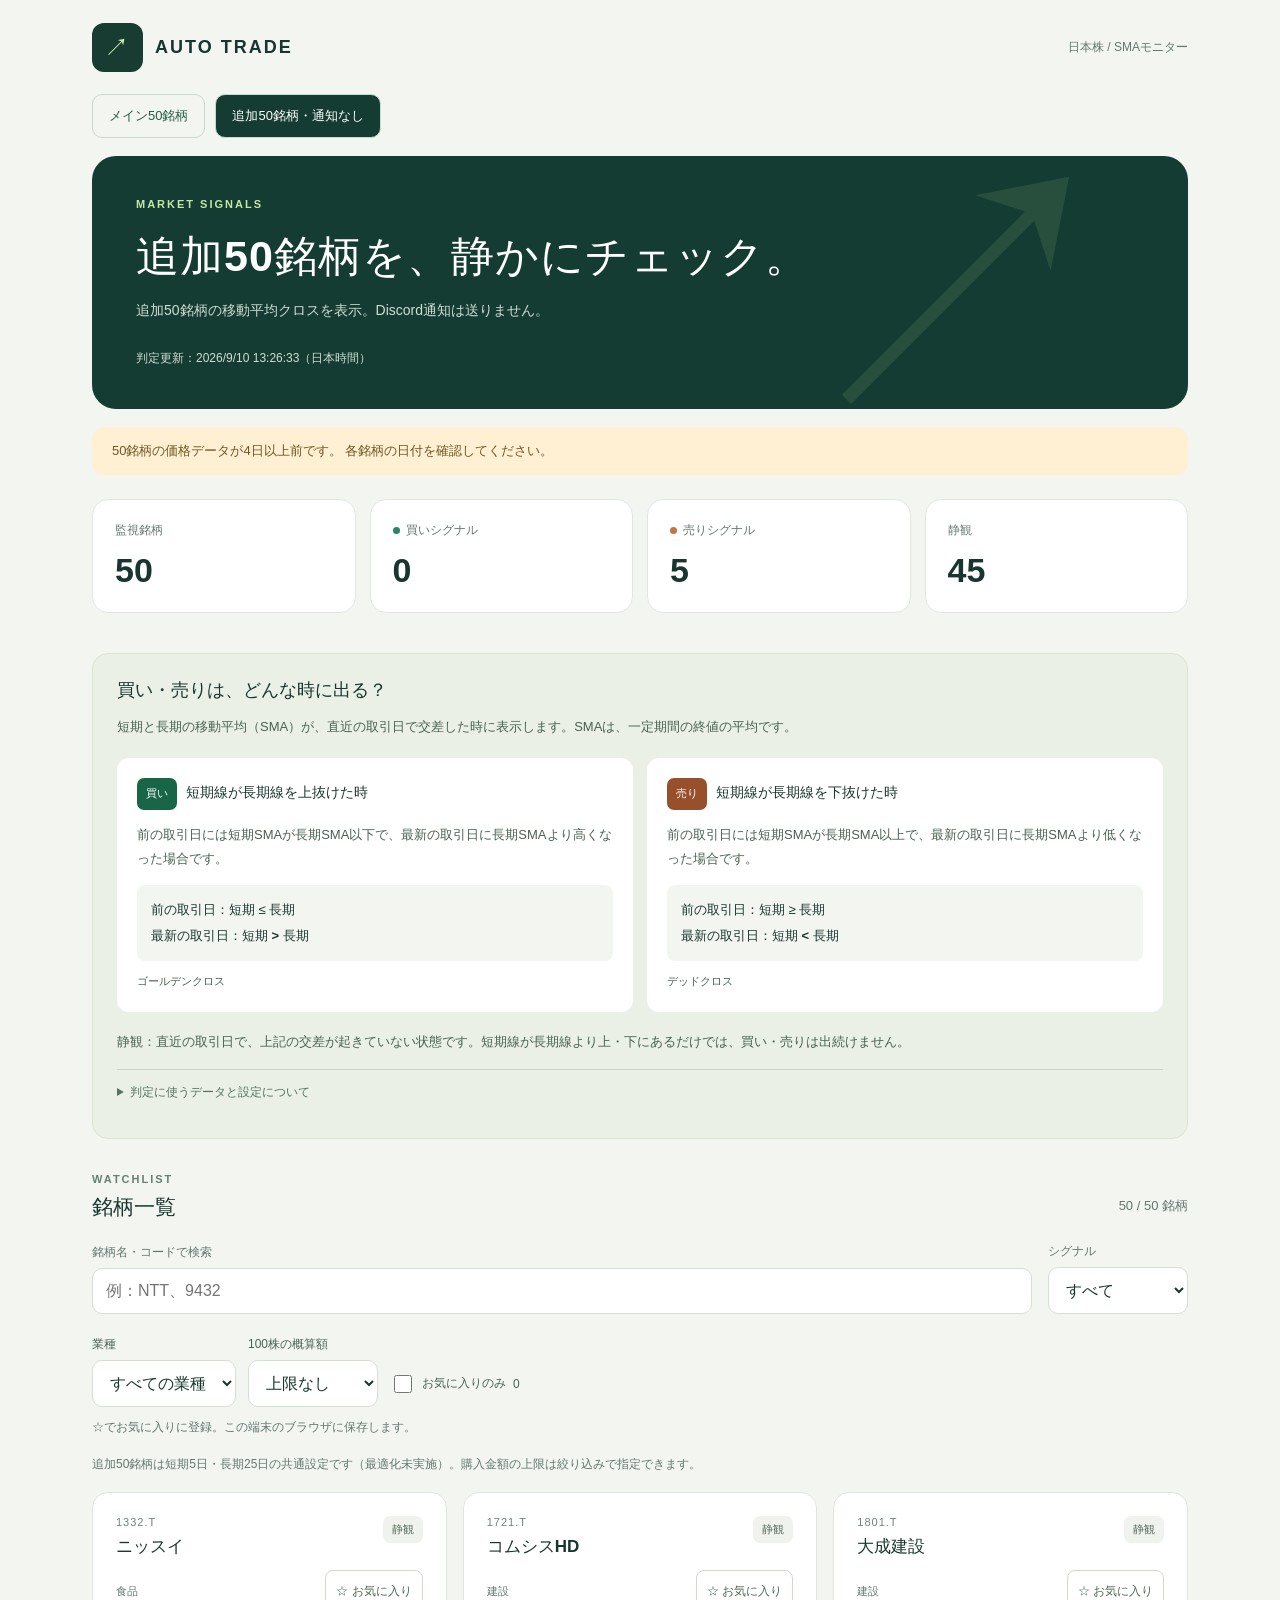
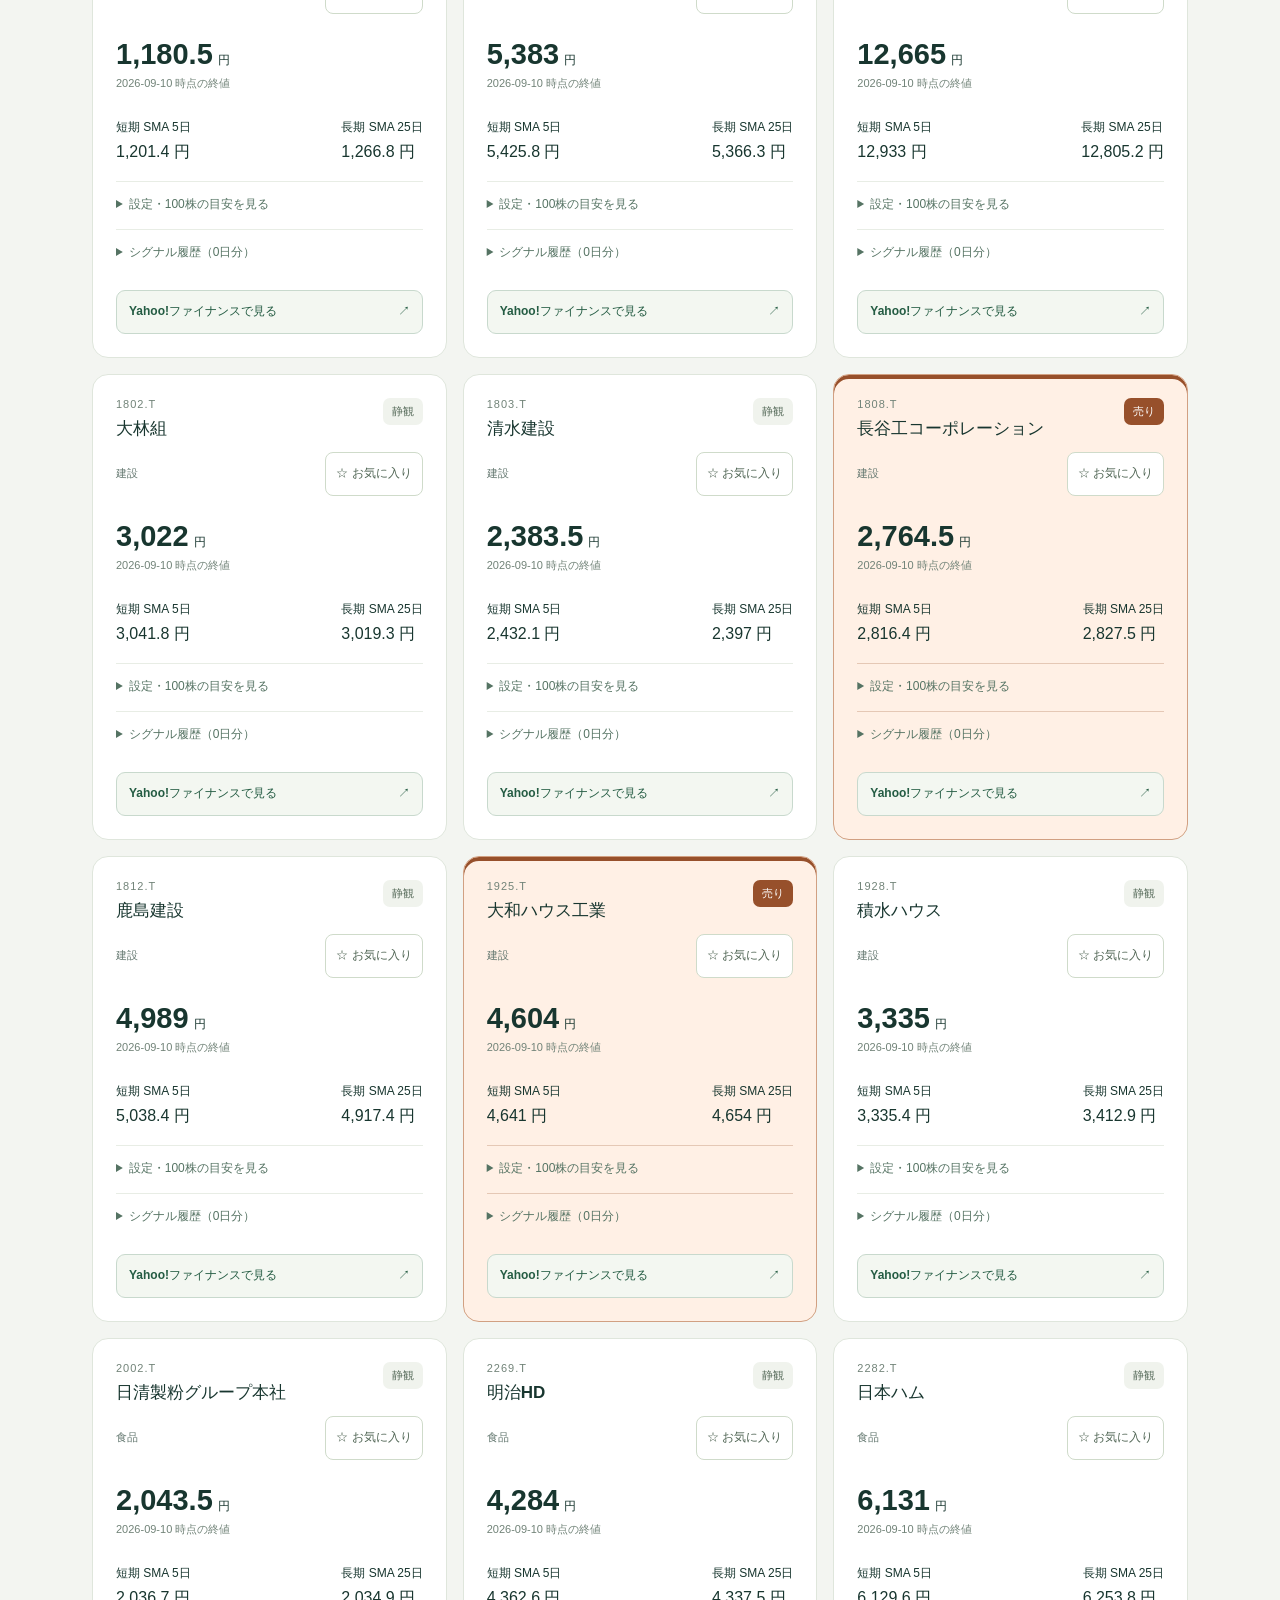
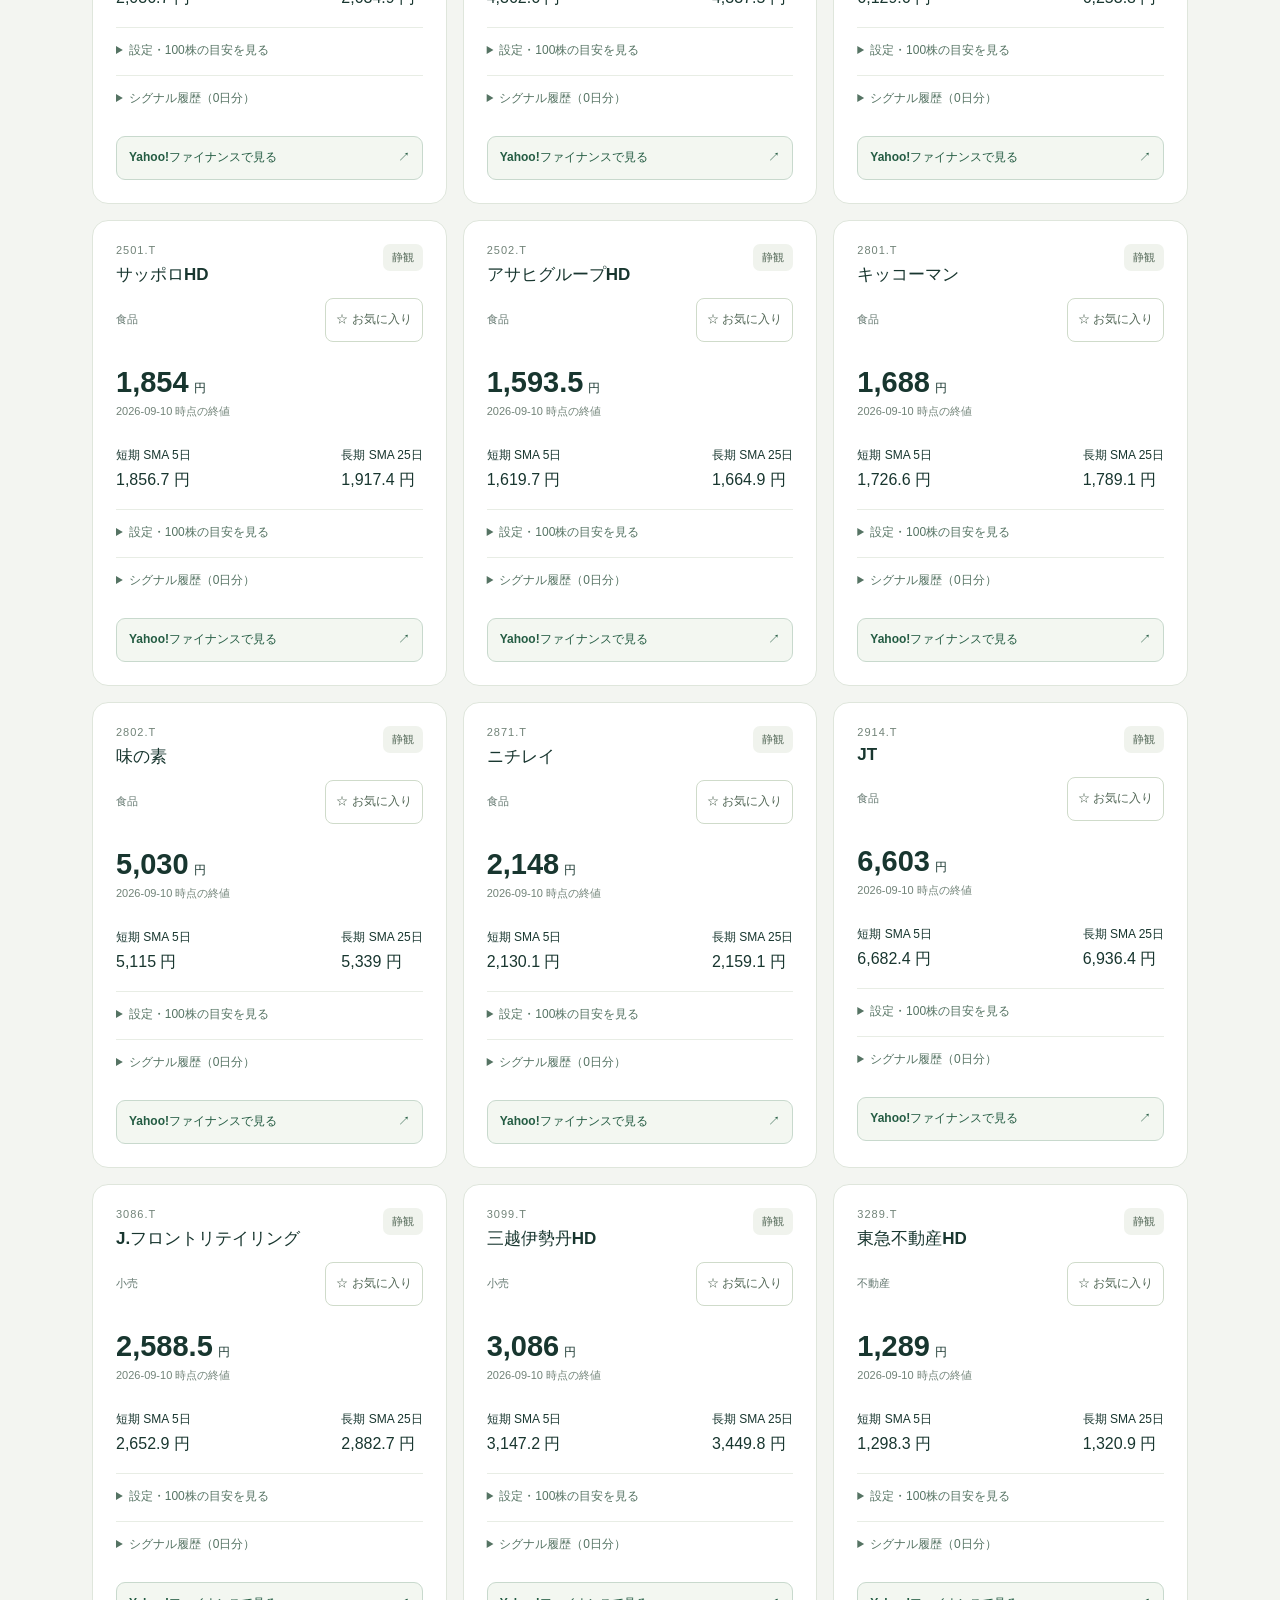
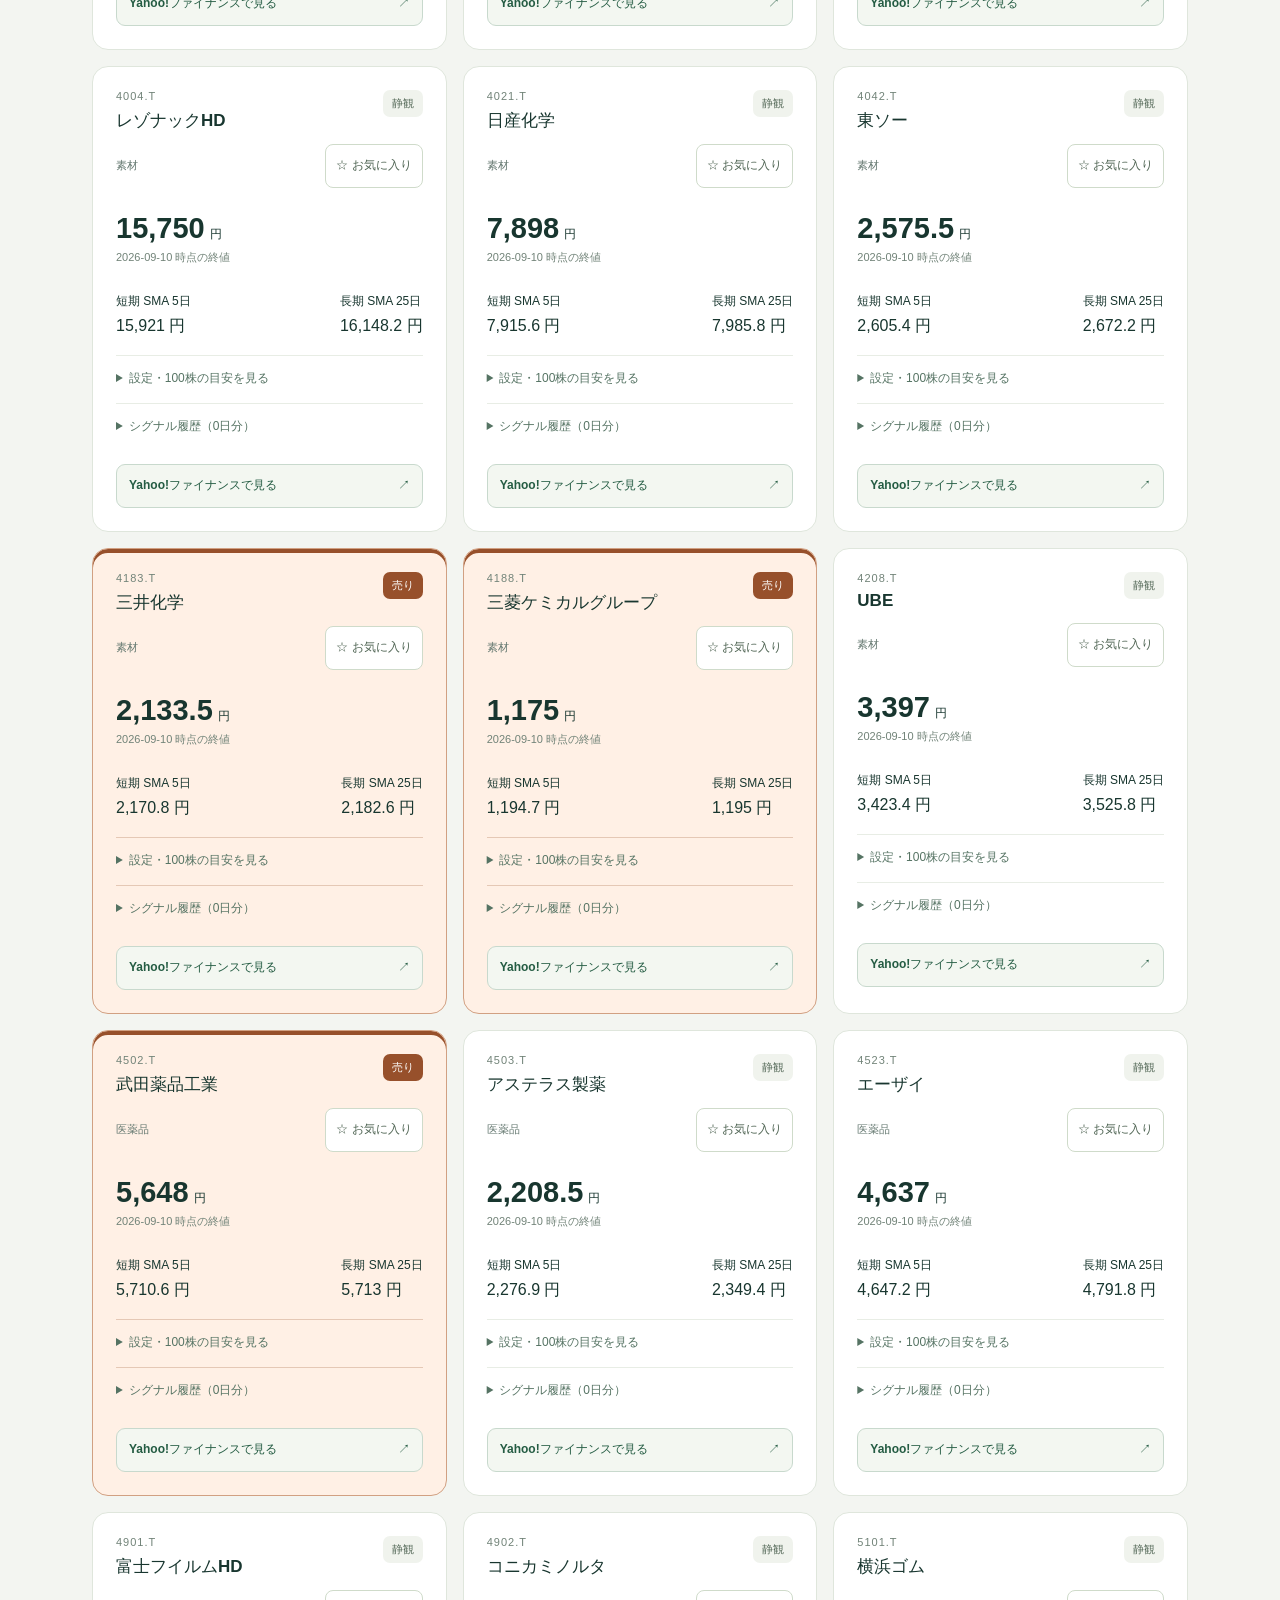
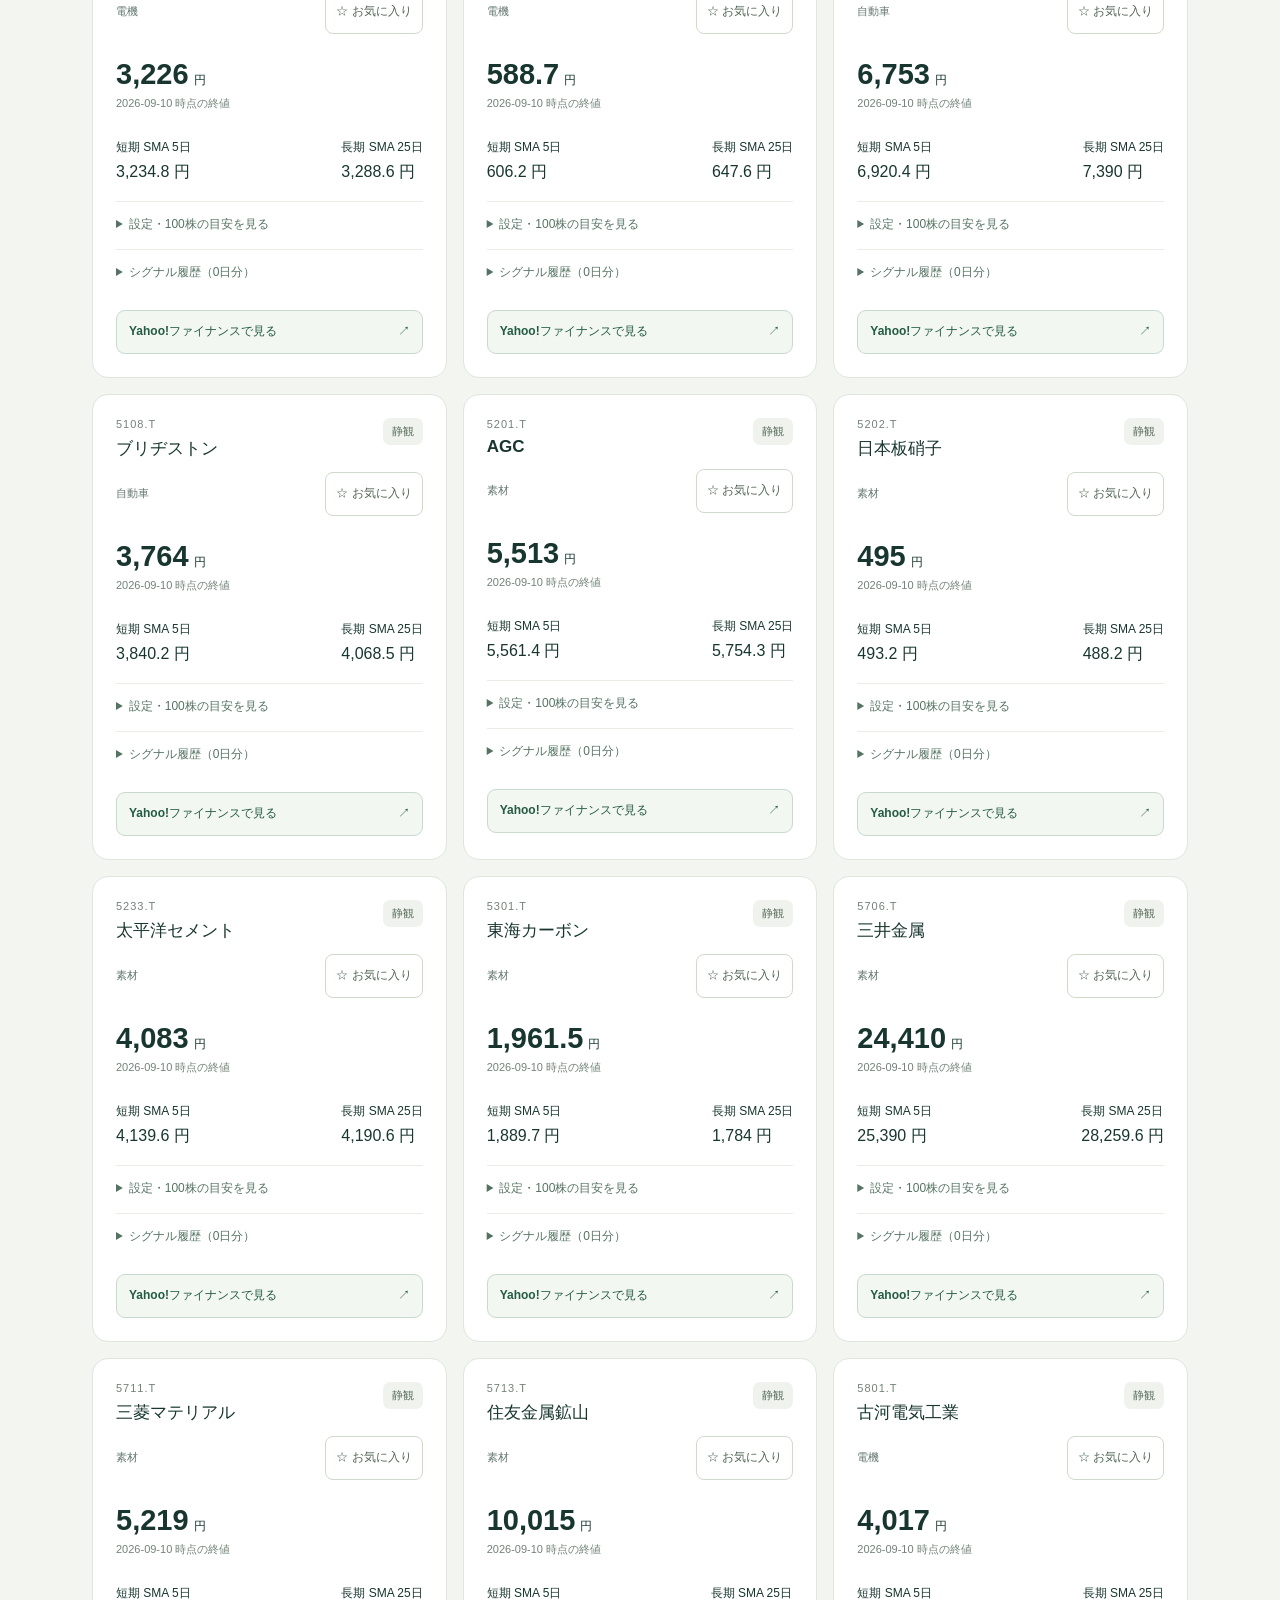
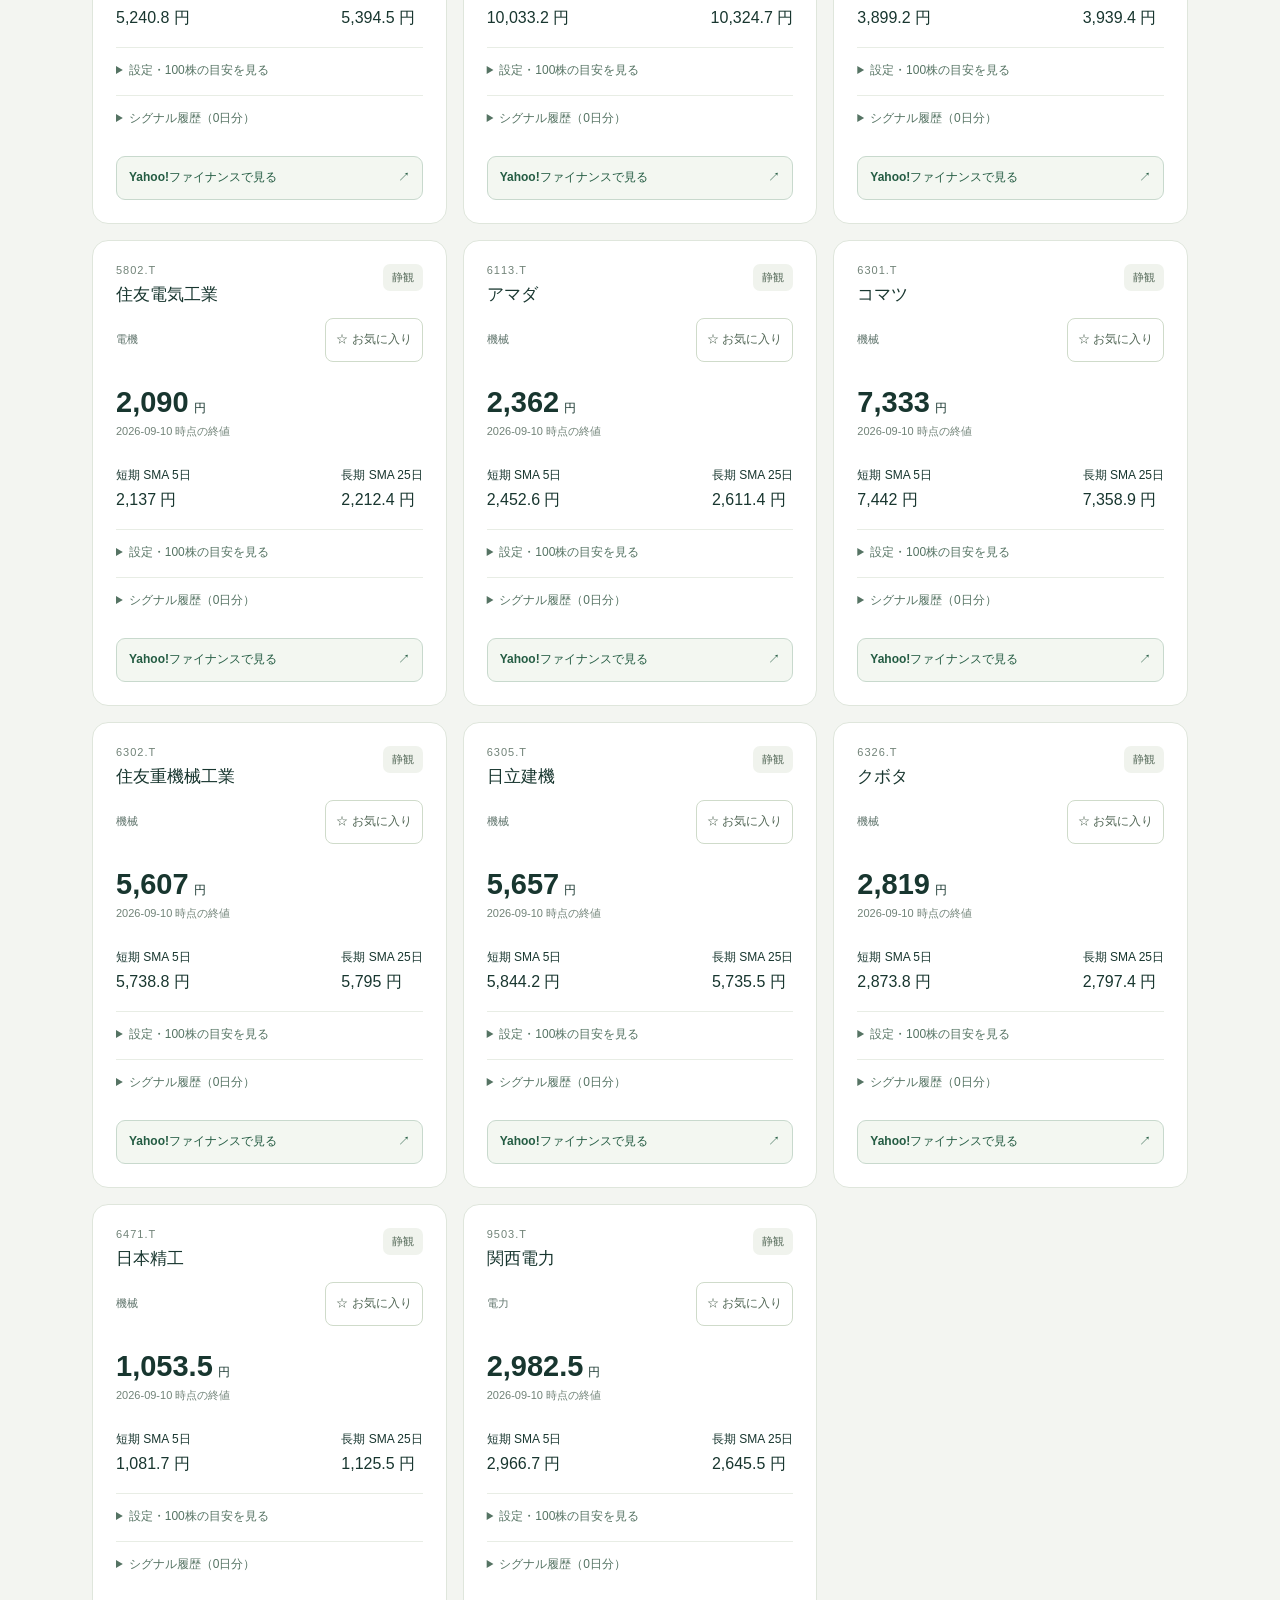
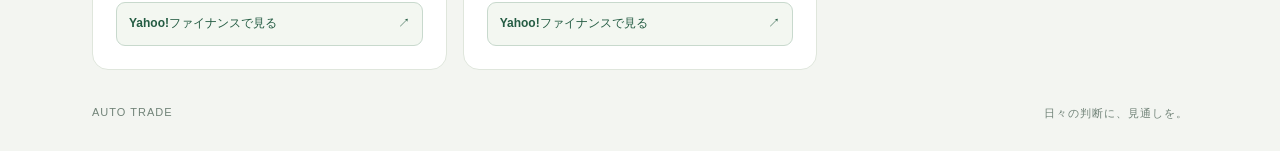
==== site/extra.html @ 793d6e83 "Update signal dashboard" ====
<!doctype html>
<html lang="ja">
<head><meta charset="utf-8"><meta name="viewport" content="width=device-width, initial-scale=1"><meta name="theme-color" content="#112b27"><title>AUTO TRADE | 追加50銘柄・通知なし</title><link rel="stylesheet" href="style.css"><script src="app.js" defer></script></head>
<body data-source="extra-data.json">
<header><a href="./" class="brand"><span class="mark">↗</span> AUTO TRADE</a><span class="header-note">日本株 / SMAモニター</span></header>
<main><nav class="page-nav" aria-label="銘柄ページ"><a href="index.html">メイン50銘柄</a><a href="extra.html" aria-current="page">追加50銘柄・通知なし</a></nav><section class="hero"><div class="eyebrow">MARKET SIGNALS</div><h1>追加50銘柄を、<br>静かにチェック。</h1><p>追加50銘柄の移動平均クロスを表示。Discord通知は送りません。</p><div id="updated">データを読み込んでいます…</div></section>
<div id="notice" role="status" hidden></div>
<section class="summary" aria-label="シグナル集計"><div><span>監視銘柄</span><strong id="total">—</strong></div><div><span><i class="dot buy"></i>買いシグナル</span><strong id="buy">—</strong></div><div><span><i class="dot sell"></i>売りシグナル</span><strong id="sell">—</strong></div><div><span>静観</span><strong id="hold">—</strong></div></section>
<section class="signal-guide" aria-labelledby="signal-guide-title">
<h2 id="signal-guide-title">買い・売りは、どんな時に出る？</h2>
<p class="guide-intro">短期と長期の移動平均（SMA）が、直近の取引日で交差した時に表示します。SMAは、一定期間の終値の平均です。</p>
<div class="signal-rules">
<article class="signal-rule"><h3><span class="badge buy">買い</span> 短期線が長期線を上抜けた時</h3><p>前の取引日には短期SMAが長期SMA以下で、最新の取引日に長期SMAより高くなった場合です。</p><div class="rule-formula">前の取引日：短期 ≤ 長期<br><strong>最新の取引日：短期 &gt; 長期</strong></div><p class="rule-name">ゴールデンクロス</p></article>
<article class="signal-rule"><h3><span class="badge sell">売り</span> 短期線が長期線を下抜けた時</h3><p>前の取引日には短期SMAが長期SMA以上で、最新の取引日に長期SMAより低くなった場合です。</p><div class="rule-formula">前の取引日：短期 ≥ 長期<br><strong>最新の取引日：短期 &lt; 長期</strong></div><p class="rule-name">デッドクロス</p></article>
</div>
<p class="guide-note"><b>静観：</b>直近の取引日で、上記の交差が起きていない状態です。短期線が長期線より上・下にあるだけでは、買い・売りは出続けません。</p>
<details class="guide-details"><summary>判定に使うデータと設定について</summary><p>各銘柄カードの日付の調整後終値を使い、その1つ前の取引日と比較します。短期・長期の期間は銘柄ごとに異なり、カードに表示しています。必要なデータがそろわない場合は「取得不可」です。</p><p>売りシグナルは移動平均の交差で判定します。表示中の損切り・利確価格への到達を判定したものではありません。損切り・利確価格は終値を基準にした設定上の目安で、自動発注機能はありません。</p></details>
</section>
<section class="watchlist"><div class="section-title"><div><div class="eyebrow">WATCHLIST</div><h2>銘柄一覧</h2></div><span id="count" aria-live="polite"></span></div><div class="controls"><label class="search"><span>銘柄名・コードで検索</span><input id="search" type="search" placeholder="例：NTT、9432" autocomplete="off"></label><label class="filter-label">シグナル<select id="filter"><option value="all">すべて</option><option value="buy">買い</option><option value="sell">売り</option><option value="hold">静観</option><option value="unavailable">取得不可</option></select></label></div><div class="extra-controls"><label>業種<select id="sector"><option value="all">すべての業種</option></select></label><label>100株の概算額<select id="budget"><option value="all">上限なし</option><option value="100000">10万円以下</option><option value="200000">20万円以下</option><option value="500000">50万円以下</option></select></label><label class="favorite-filter"><input id="favorites-only" type="checkbox"> お気に入りのみ <span id="favorite-count">0</span></label></div><p id="favorite-note" class="storage-note" role="status">☆でお気に入りに登録。この端末のブラウザに保存します。</p><p class="storage-note">追加50銘柄は短期5日・長期25日の共通設定です（最適化未実施）。購入金額の上限は絞り込みで指定できます。</p><div id="stocks" class="grid"></div><p id="empty" hidden>該当する銘柄はありません。検索条件を変更してください。</p></section>

</main><footer>AUTO TRADE <span>日々の判断に、見通しを。</span></footer>
</body></html>
---- site/style.css ----
:root{font-family:-apple-system,BlinkMacSystemFont,"Hiragino Kaku Gothic ProN","Noto Sans JP",sans-serif;color:#18362f;background:#f3f5f1;font-synthesis:none}*{box-sizing:border-box}body{margin:0}header,main,footer{max-width:1160px;margin:auto}header{height:94px;display:flex;align-items:center;justify-content:space-between;padding:0 32px}.brand{text-decoration:none;color:inherit;font-size:18px;font-weight:800;letter-spacing:2px;display:flex;align-items:center;gap:12px}.mark{background:#183c32;color:#ccebaa;border-radius:12px;padding:8px 12px;font-size:25px}.header-note{font-size:12px;color:#63776f}main{padding:0 32px}.hero{position:relative;border-radius:24px;background:#153c32;color:#fff;padding:42px 44px;overflow:hidden}.hero:after{content:'↗';position:absolute;right:55px;top:-90px;font-size:350px;color:#c8eba51a;pointer-events:none}.eyebrow{font-size:11px;font-weight:700;letter-spacing:2px;color:#648173}.hero .eyebrow{color:#c4e8a4}h1{font-size:43px;line-height:1.4;letter-spacing:1px;margin:16px 0}h1 br{display:none}.hero p{font-size:14px;color:#d0ddd5}#updated{font-size:12px;margin-top:30px;color:#d0ddd5}#notice{background:#fff0d4;color:#715622;padding:15px 20px;border-radius:12px;margin-top:18px;font-size:13px}.summary{display:grid;grid-template-columns:repeat(4,1fr);gap:14px;margin:24px 0 40px}.summary>div{padding:22px;background:white;border:1px solid #e1e7df;border-radius:16px}.summary span{display:block;font-size:12px;color:#63776f}.summary strong{display:block;font-size:34px;margin-top:12px;font-weight:600}.dot{display:inline-block;width:7px;height:7px;border-radius:50%;margin-right:6px}.dot.buy{background:#288565}.dot.sell{background:#c27743}.section-title{display:flex;justify-content:space-between;align-items:center}h2{font-size:21px;margin:8px 0 18px}#count{font-size:13px;color:#63776f}.controls{display:flex;gap:16px;margin:4px 0 22px;align-items:end}.search{flex:1}.controls label{font-size:12px;color:#63776f}.search span{display:block;margin-bottom:7px}input,select{font:inherit;color:#18362f;border:1px solid #d5dfd3;border-radius:10px;background:white;padding:13px;font-size:16px}input{width:100%}.filter-label select{display:block;margin-top:7px;min-width:140px}input:focus,select:focus,summary:focus-visible{outline:2px solid #3c805f;outline-offset:3px}.grid{display:grid;grid-template-columns:repeat(3,minmax(0,1fr));gap:16px}.card{background:#fff;border:1px solid #dfe6dc;border-radius:16px;padding:23px;min-width:0}.card-head{display:flex;justify-content:space-between;align-items:start;gap:8px}.ticker{font-size:11px;color:#718378;letter-spacing:1px}.card h3{font-size:17px;margin:7px 0 0}.badge{font-size:11px;padding:6px 9px;background:#f0f3ed;border-radius:7px;white-space:nowrap;color:#526756}.badge.buy{background:#196548;color:#fff;font-weight:700}.badge.sell{background:#97502b;color:#fff;font-weight:700}.price{font-size:29px;font-weight:600;margin:24px 0 5px;font-variant-numeric:tabular-nums}.price small{font-size:12px;font-weight:400;margin-left:5px}.date{font-size:11px;color:#718378}.averages{display:flex;justify-content:space-between;padding:18px 0;font-size:12px;margin-top:10px;gap:8px}.averages b{display:block;font-size:16px;margin-top:6px;font-weight:500}details{border-top:1px solid #e8ede5;font-size:12px}summary{cursor:pointer;padding-top:14px;color:#557363}dl{display:grid;grid-template-columns:1fr 1fr;gap:10px}dd{text-align:right;margin:0}dt{color:#6a7c70}.explanation{margin:36px 0;padding:24px 0;border-top:1px solid #dbe3d7;color:#65766b;font-size:12px;line-height:1.9}.explanation h2{font-size:15px;color:#294c3d}.explanation b{color:#294c3d}footer{padding:0 32px 30px;font-size:11px;letter-spacing:1px;display:flex;justify-content:space-between;color:#718378}#empty{padding:35px;text-align:center;color:#6a7c70}@media(max-width:900px){.grid{grid-template-columns:repeat(2,minmax(0,1fr))}.hero:after{right:0}h1{font-size:36px}}@media(max-width:600px){header{height:76px;padding:0 20px}.brand{font-size:14px}.header-note{font-size:10px}main{padding:0 16px}.hero{padding:30px 24px;border-radius:18px}h1{font-size:32px}h1 br{display:block}.hero:after{font-size:290px;right:-45px;top:-35px}.hero p{font-size:12px}.summary{grid-template-columns:repeat(2,1fr);gap:10px;margin:16px 0 30px}.summary>div{padding:17px}.summary strong{font-size:29px;margin-top:8px}.grid{grid-template-columns:1fr}.controls{gap:10px}.filter-label select{min-width:100px}.card{padding:22px}.price{margin-top:20px}.explanation{padding:18px 6px}footer{padding:0 20px 24px;font-size:9px}.header-note{max-width:85px;text-align:right}}

.finance-link{display:flex;align-items:center;justify-content:space-between;gap:8px;min-height:44px;margin-top:16px;padding:10px 12px;border:1px solid #c8d9cd;border-radius:9px;background:#f3f7f1;color:#245c43;font-size:12px;font-weight:600;text-decoration:none}.finance-link:hover{background:#e4efdf;border-color:#71977d}.finance-link:focus-visible{outline:2px solid #3c805f;outline-offset:3px}

.signal-guide{margin:0 0 34px;padding:24px;border:1px solid #dbe3d7;border-radius:16px;background:#eaf0e6}.signal-guide h2{font-size:18px;margin:0 0 10px}.guide-intro,.guide-note,.guide-details p{font-size:13px;line-height:1.9;color:#496151}.signal-rules{display:grid;grid-template-columns:repeat(2,minmax(0,1fr));gap:14px;margin-top:18px}.signal-rule{padding:20px;background:#fff;border-radius:12px}.signal-rule h3{font-size:14px;line-height:1.8;margin:0 0 12px}.signal-rule h3 .badge{display:inline-block;margin-right:5px}.signal-rule p{font-size:13px;line-height:1.9;color:#496151}.rule-formula{background:#f3f6f0;border-radius:8px;padding:12px 14px;font-size:13px;line-height:2}.signal-rule .rule-name{font-size:11px;margin:10px 0 0}.guide-note{margin:18px 0 14px}.guide-details{border-color:#cbd8c8}.guide-details summary{min-height:44px}.watchlist{margin-bottom:36px}@media(max-width:600px){.signal-guide{padding:18px}.signal-rules{grid-template-columns:1fr}.signal-guide h2{font-size:16px}.signal-rule{padding:16px}}

.extra-controls{display:flex;align-items:end;flex-wrap:wrap;gap:12px;margin-bottom:10px}.extra-controls label{font-size:12px;color:#496151}.extra-controls select{display:block;margin-top:7px;max-width:100%}.extra-controls .favorite-filter{display:flex;align-items:center;min-height:46px;gap:7px;cursor:pointer}.favorite-filter input{width:18px;height:18px;accent-color:#196548}.storage-note,.history-note,.setting-note{font-size:12px;line-height:1.8;color:#63776f}.storage-note{margin:10px 0 16px}.stock-tools{display:flex;justify-content:space-between;align-items:center;gap:8px;margin-top:12px;font-size:11px;color:#63776f}.favorite{font:inherit;font-size:12px;min-height:44px;padding:8px 10px;border:1px solid #cfdbca;border-radius:8px;background:#fff;color:#526756;cursor:pointer}.favorite[aria-pressed="true"]{color:#75520e;background:#fff2c8;border-color:#d4b569}.favorite:focus-visible{outline:2px solid #3c805f;outline-offset:3px}.stock-history{margin-top:16px}.stock-history summary{min-height:44px}.history-scroll{overflow:auto;max-height:320px}.history-scroll table{width:100%;border-collapse:collapse;font-size:11px}.history-scroll caption{text-align:left;color:#63776f;padding:8px 0}.history-scroll th,.history-scroll td{padding:10px 4px;border-bottom:1px solid #e1e7df;text-align:left;white-space:nowrap}.history-scroll td:last-child,.history-scroll th:last-child{text-align:right}@media(max-width:600px){.extra-controls>label:not(.favorite-filter){flex:1;min-width:0}.extra-controls select{width:100%;font-size:14px}.extra-controls .favorite-filter{flex-basis:100%}}

.card.signal-buy{background:#e5f3e9;border-color:#83b69a;box-shadow:inset 0 4px 0 #196548}.card.signal-sell{background:#fff0e5;border-color:#d1a082;box-shadow:inset 0 4px 0 #97502b}.card.signal-buy details{border-color:#bdd9c7}.card.signal-sell details{border-color:#e5c8b5}

.page-nav{display:flex;gap:10px;flex-wrap:wrap;margin:0 0 18px}.page-nav a{padding:12px 16px;border-radius:10px;color:#245c43;text-decoration:none;border:1px solid #c8d9cd;font-size:13px}.page-nav a[aria-current="page"]{background:#153c32;color:white}.page-nav a:focus-visible{outline:2px solid #3c805f;outline-offset:3px}
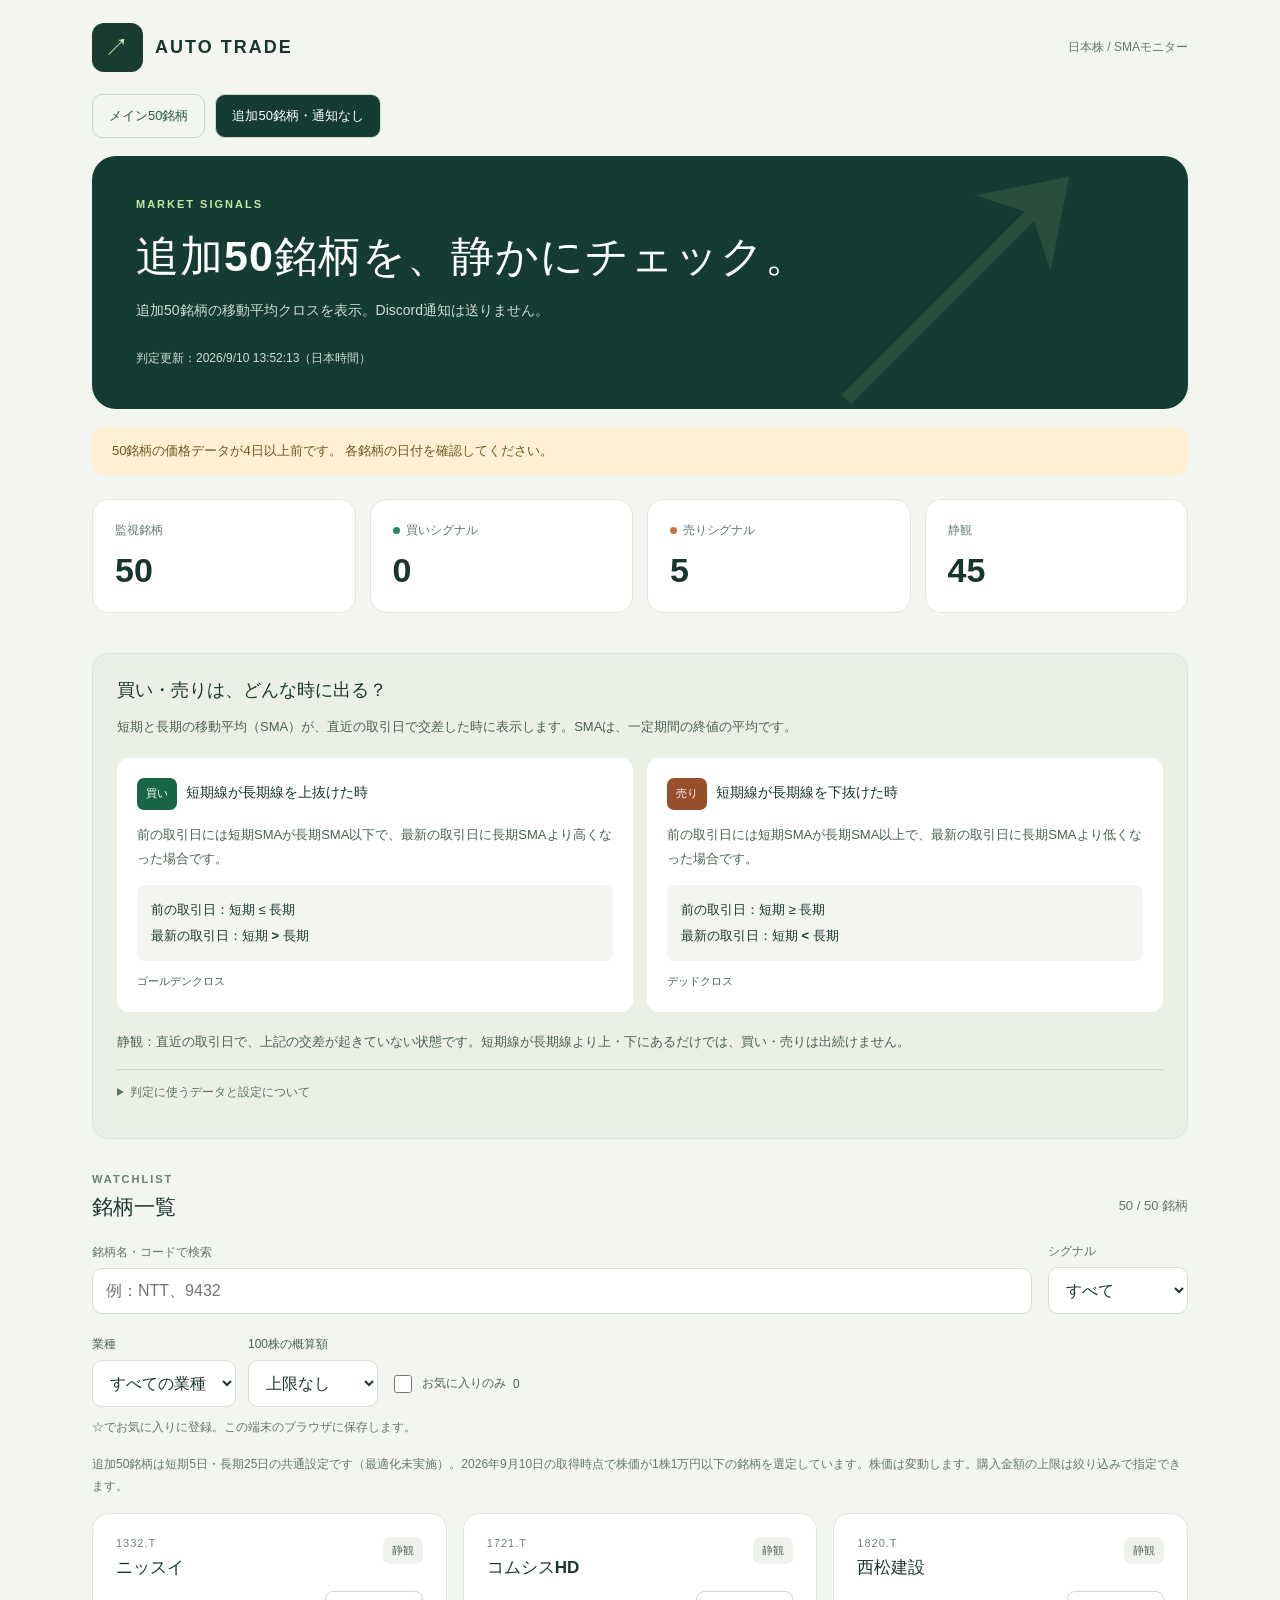
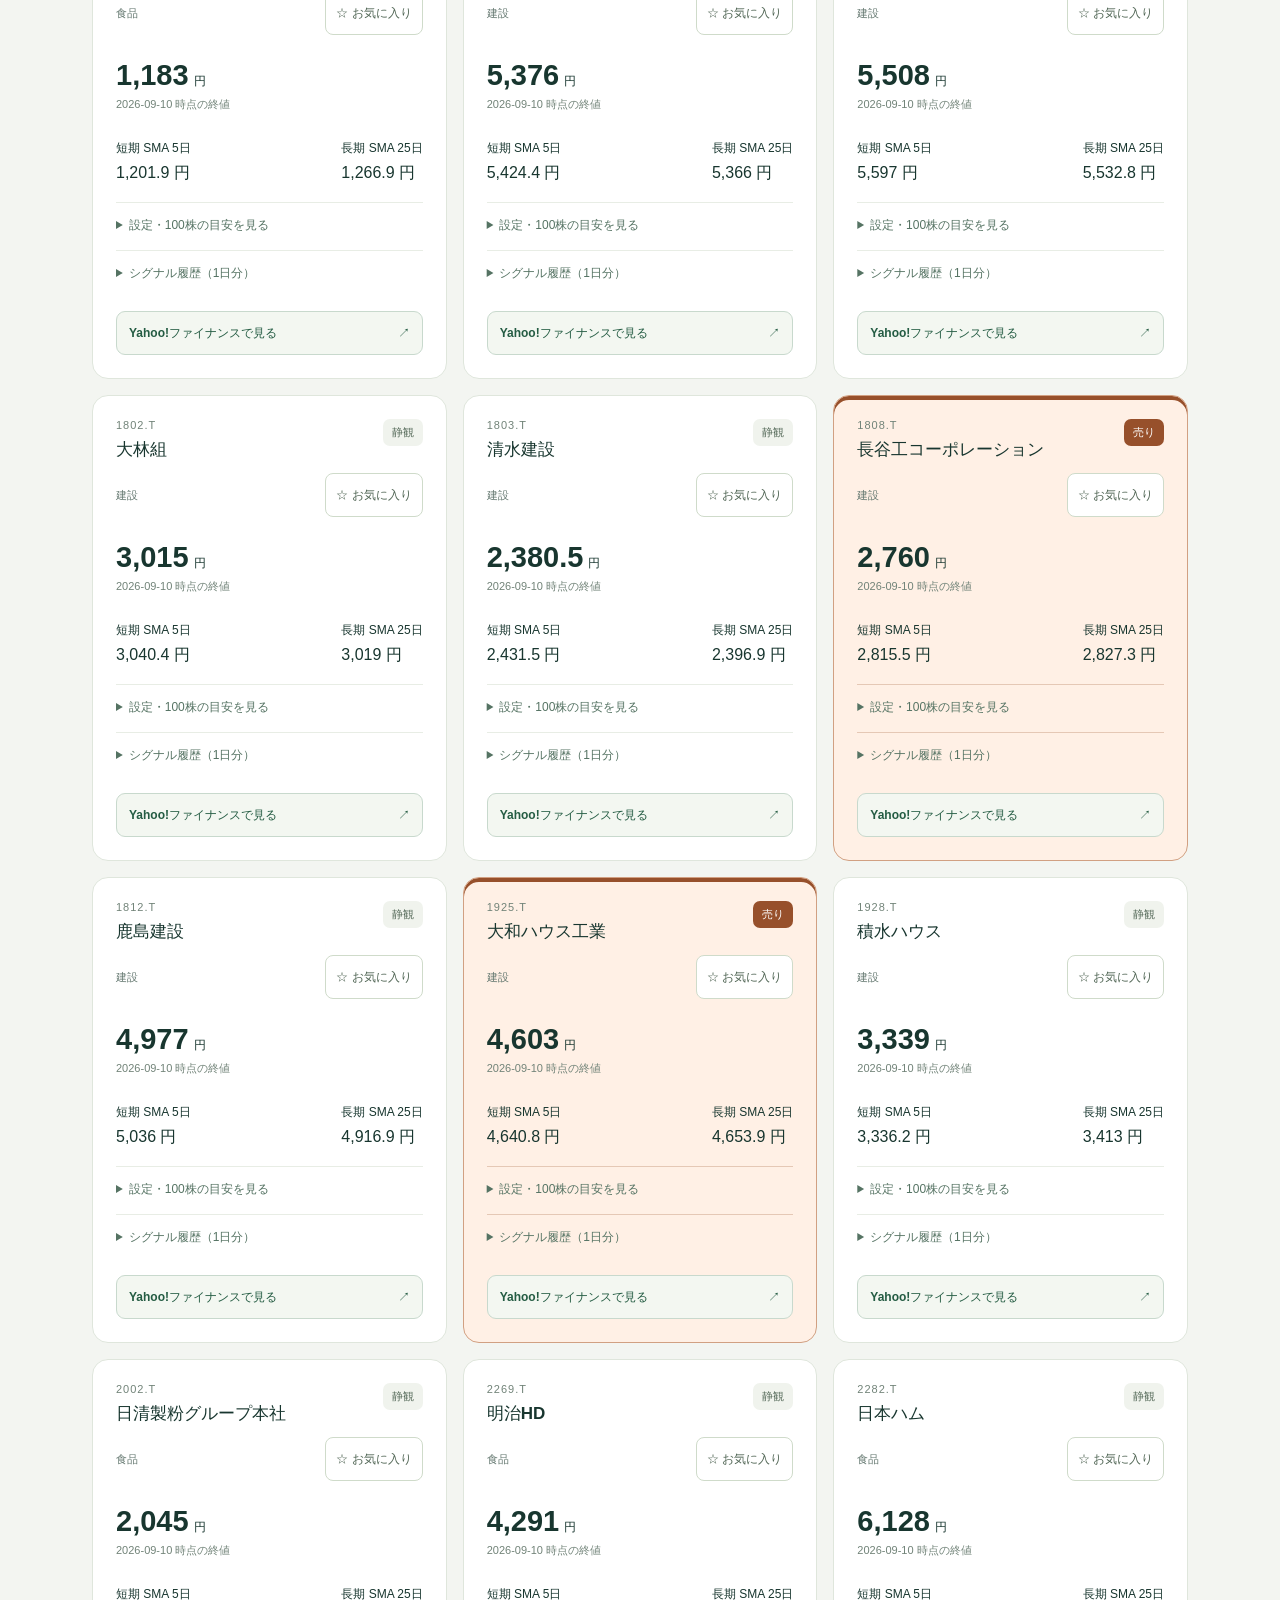
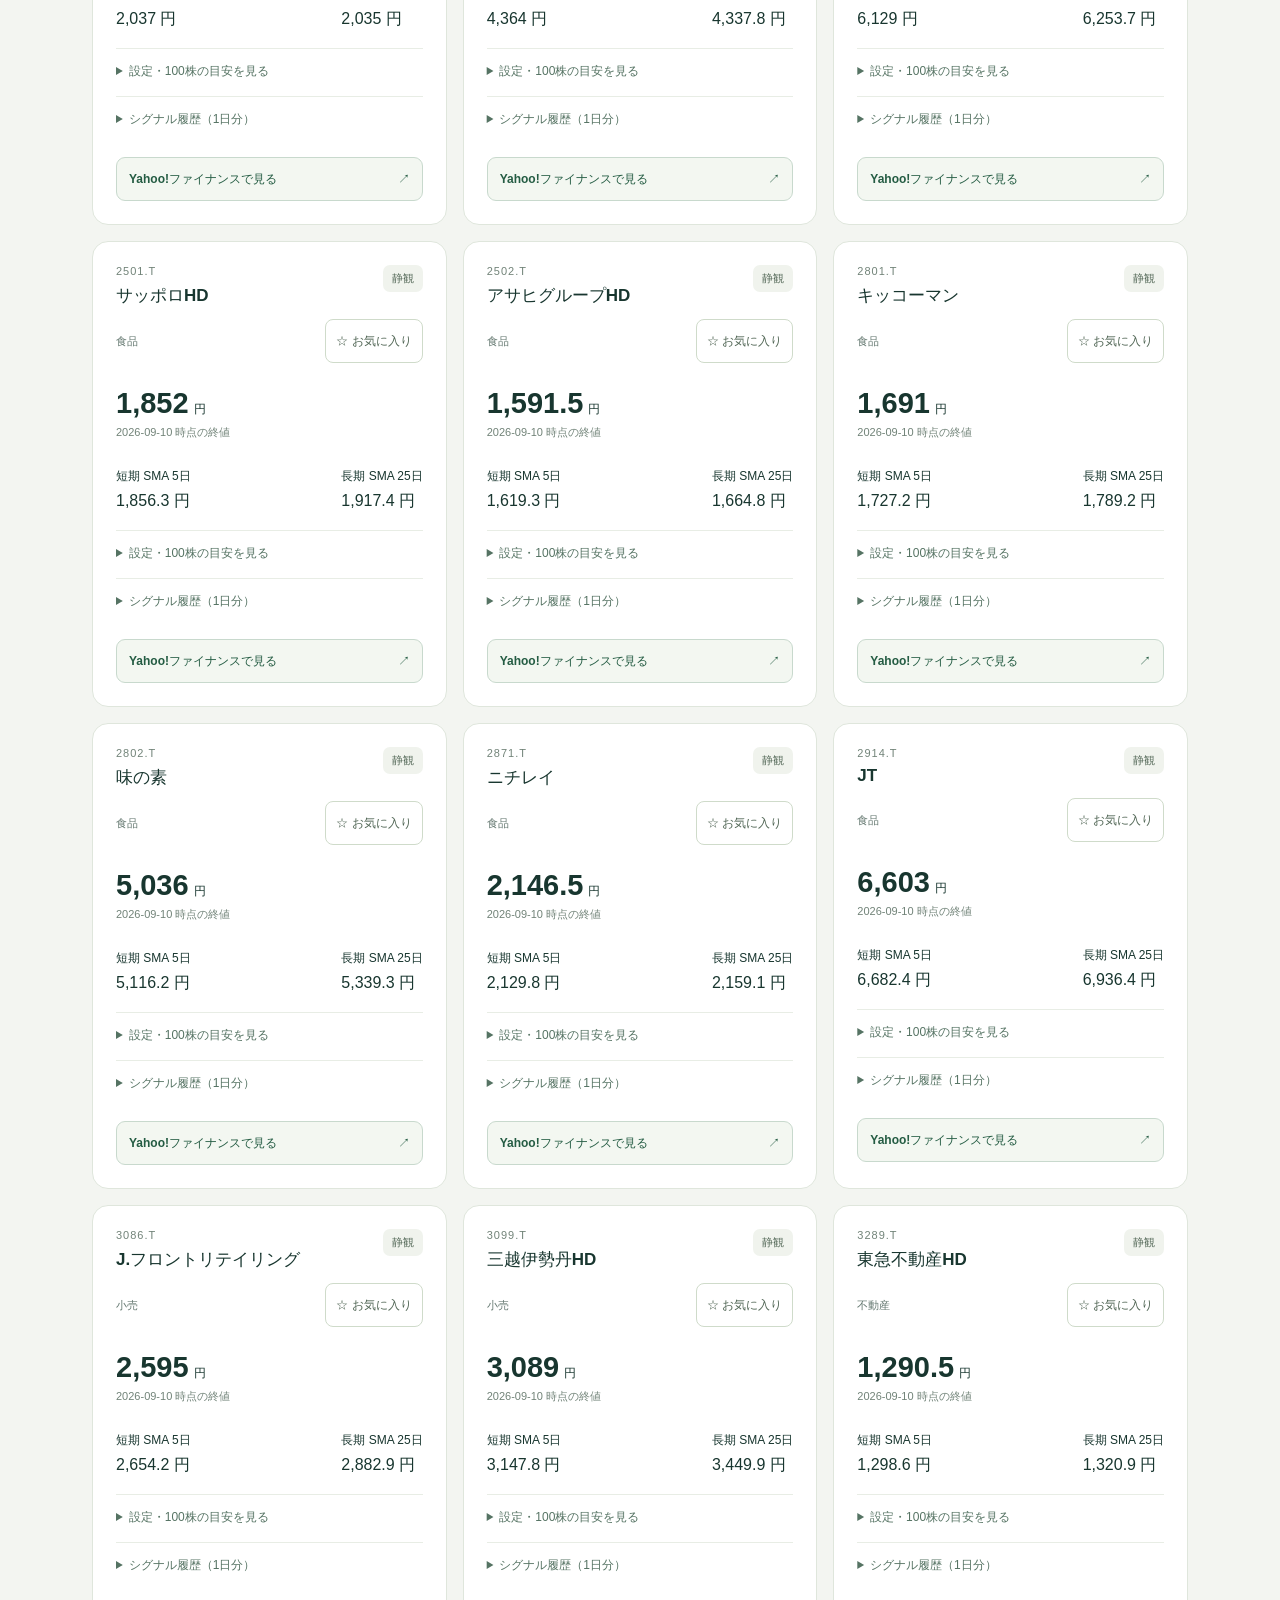
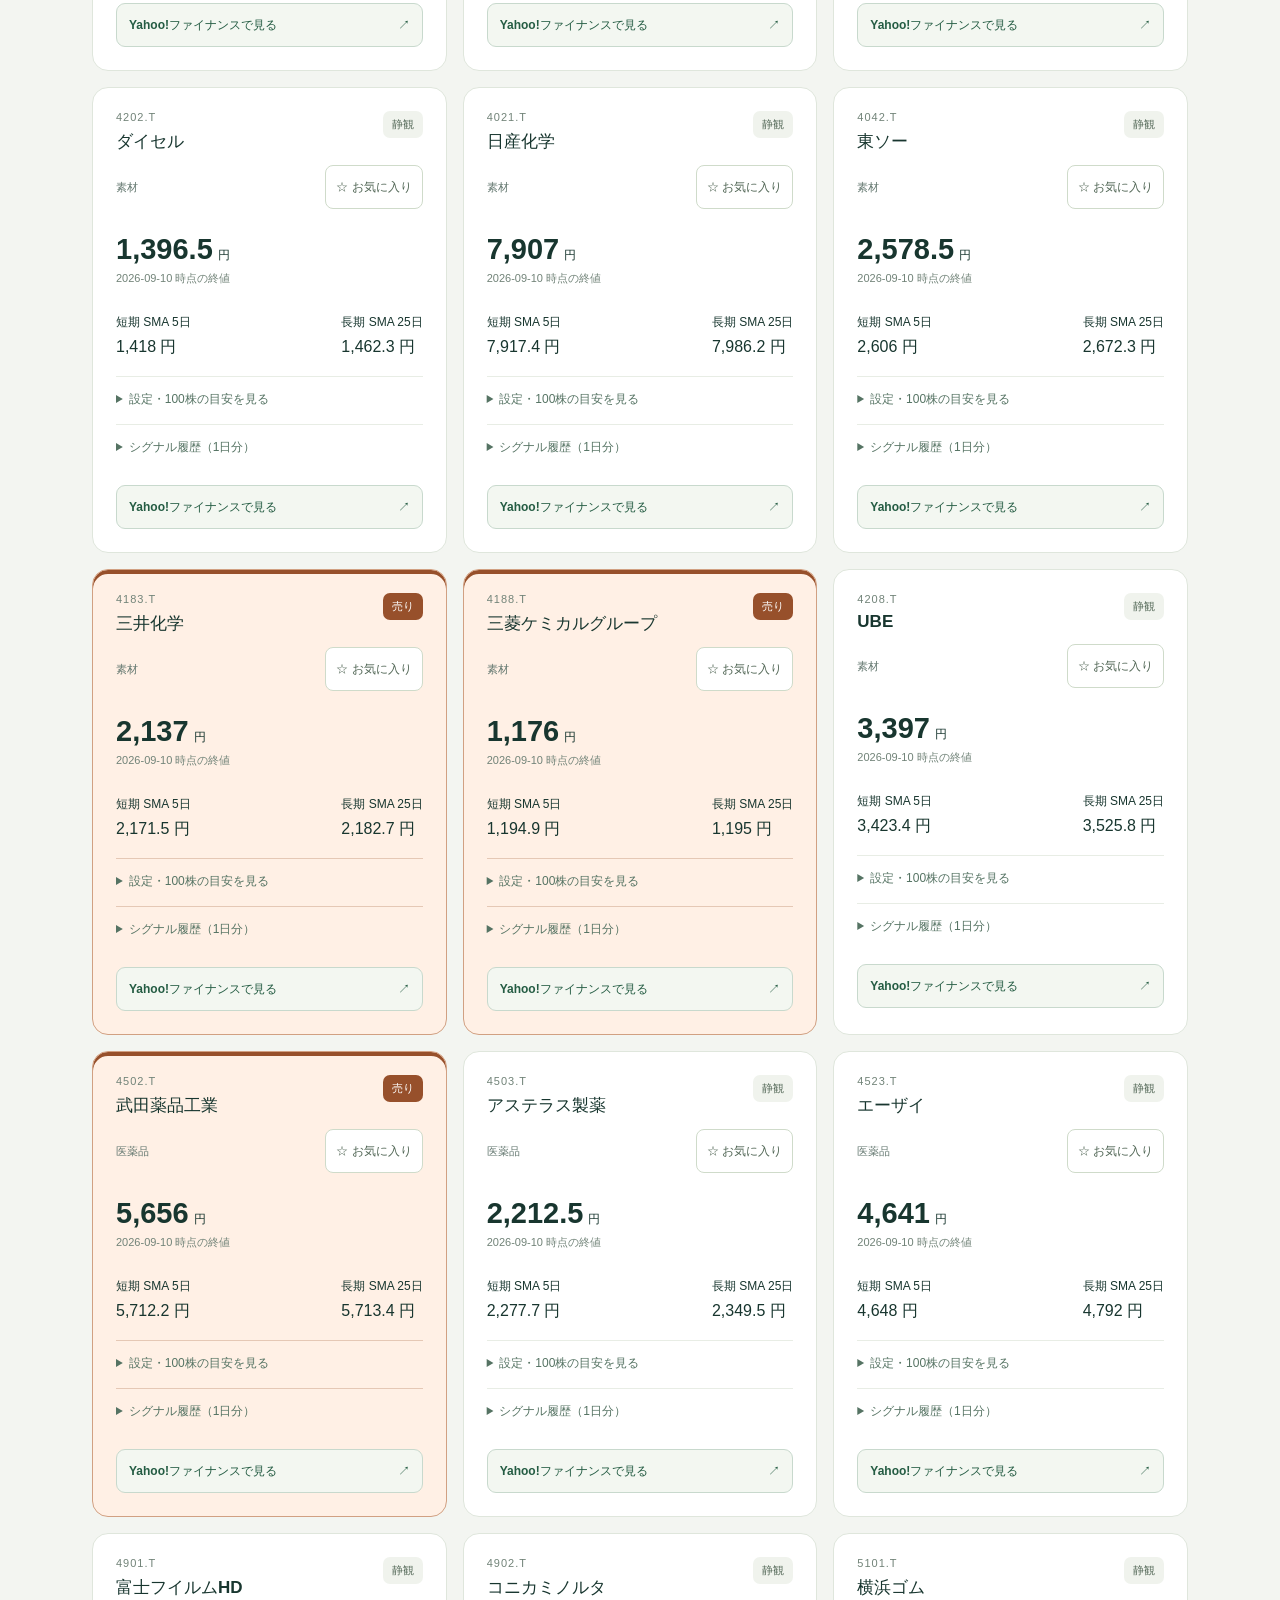
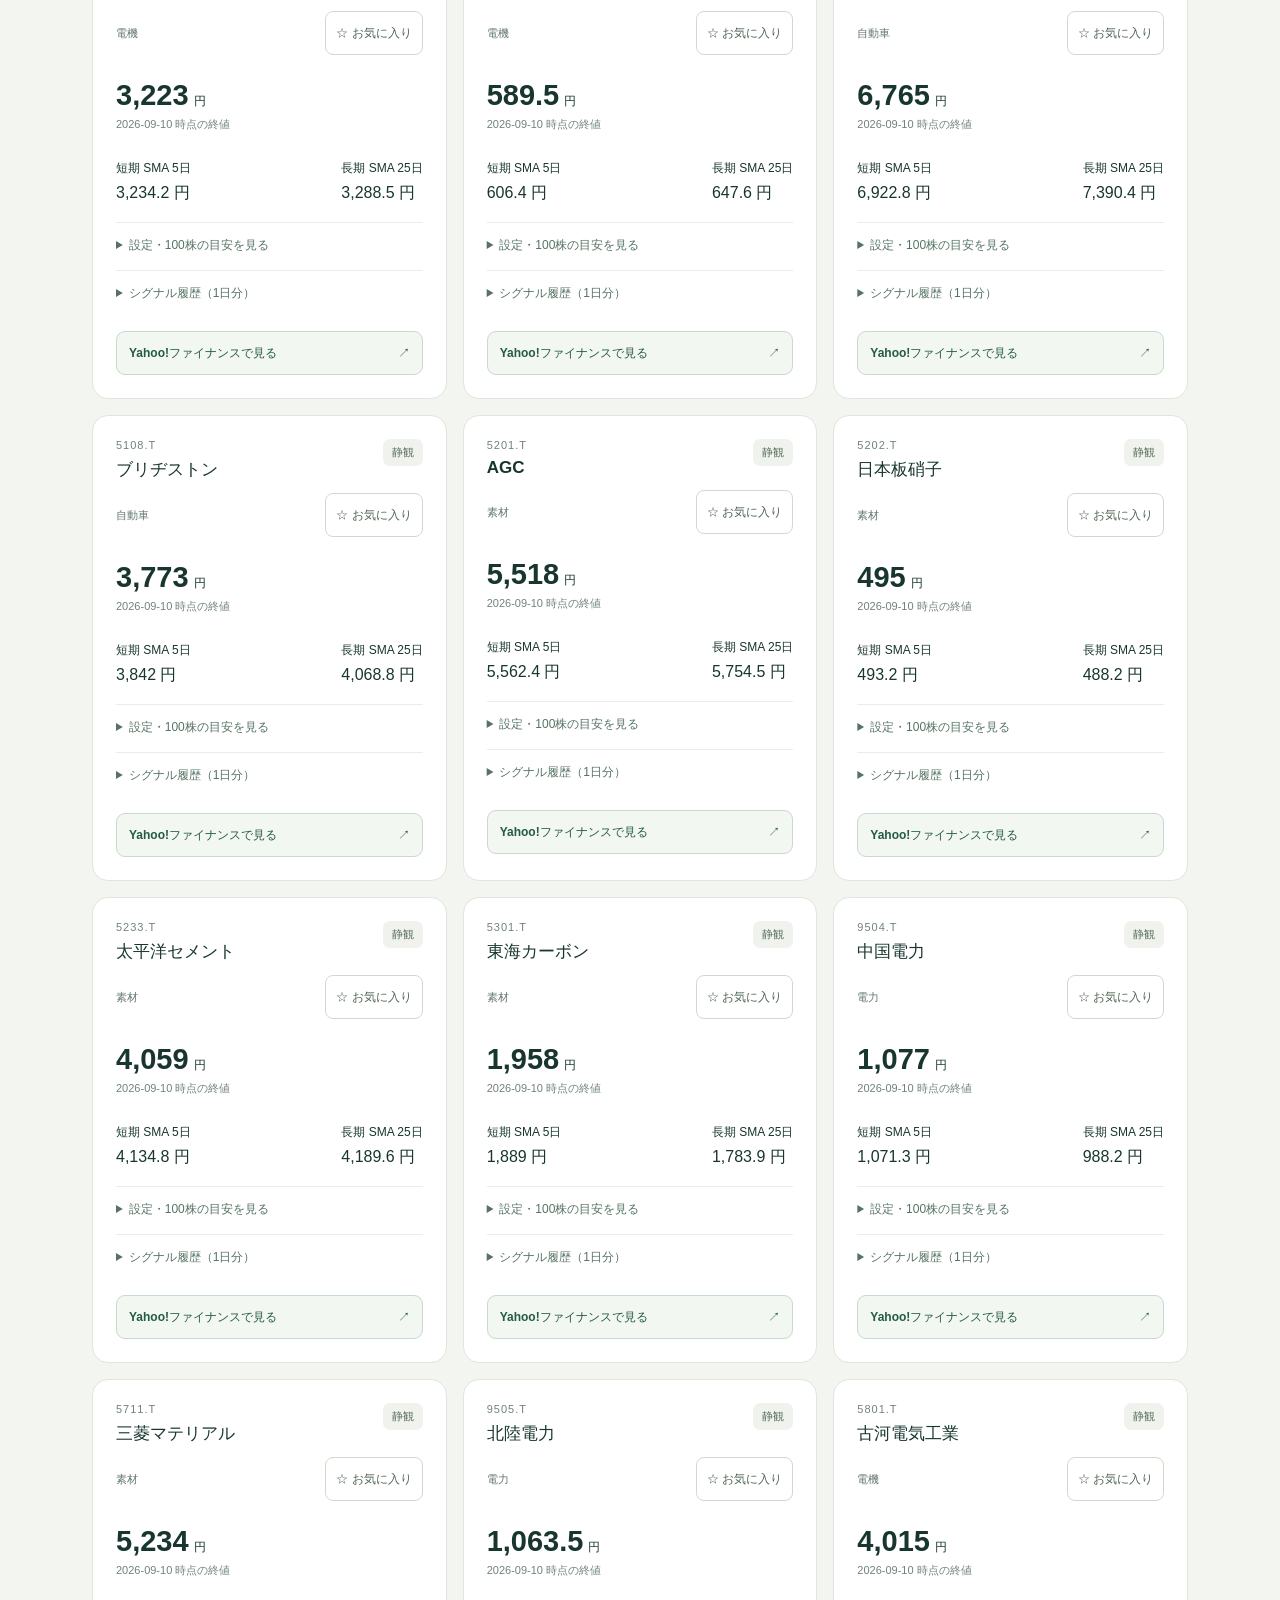
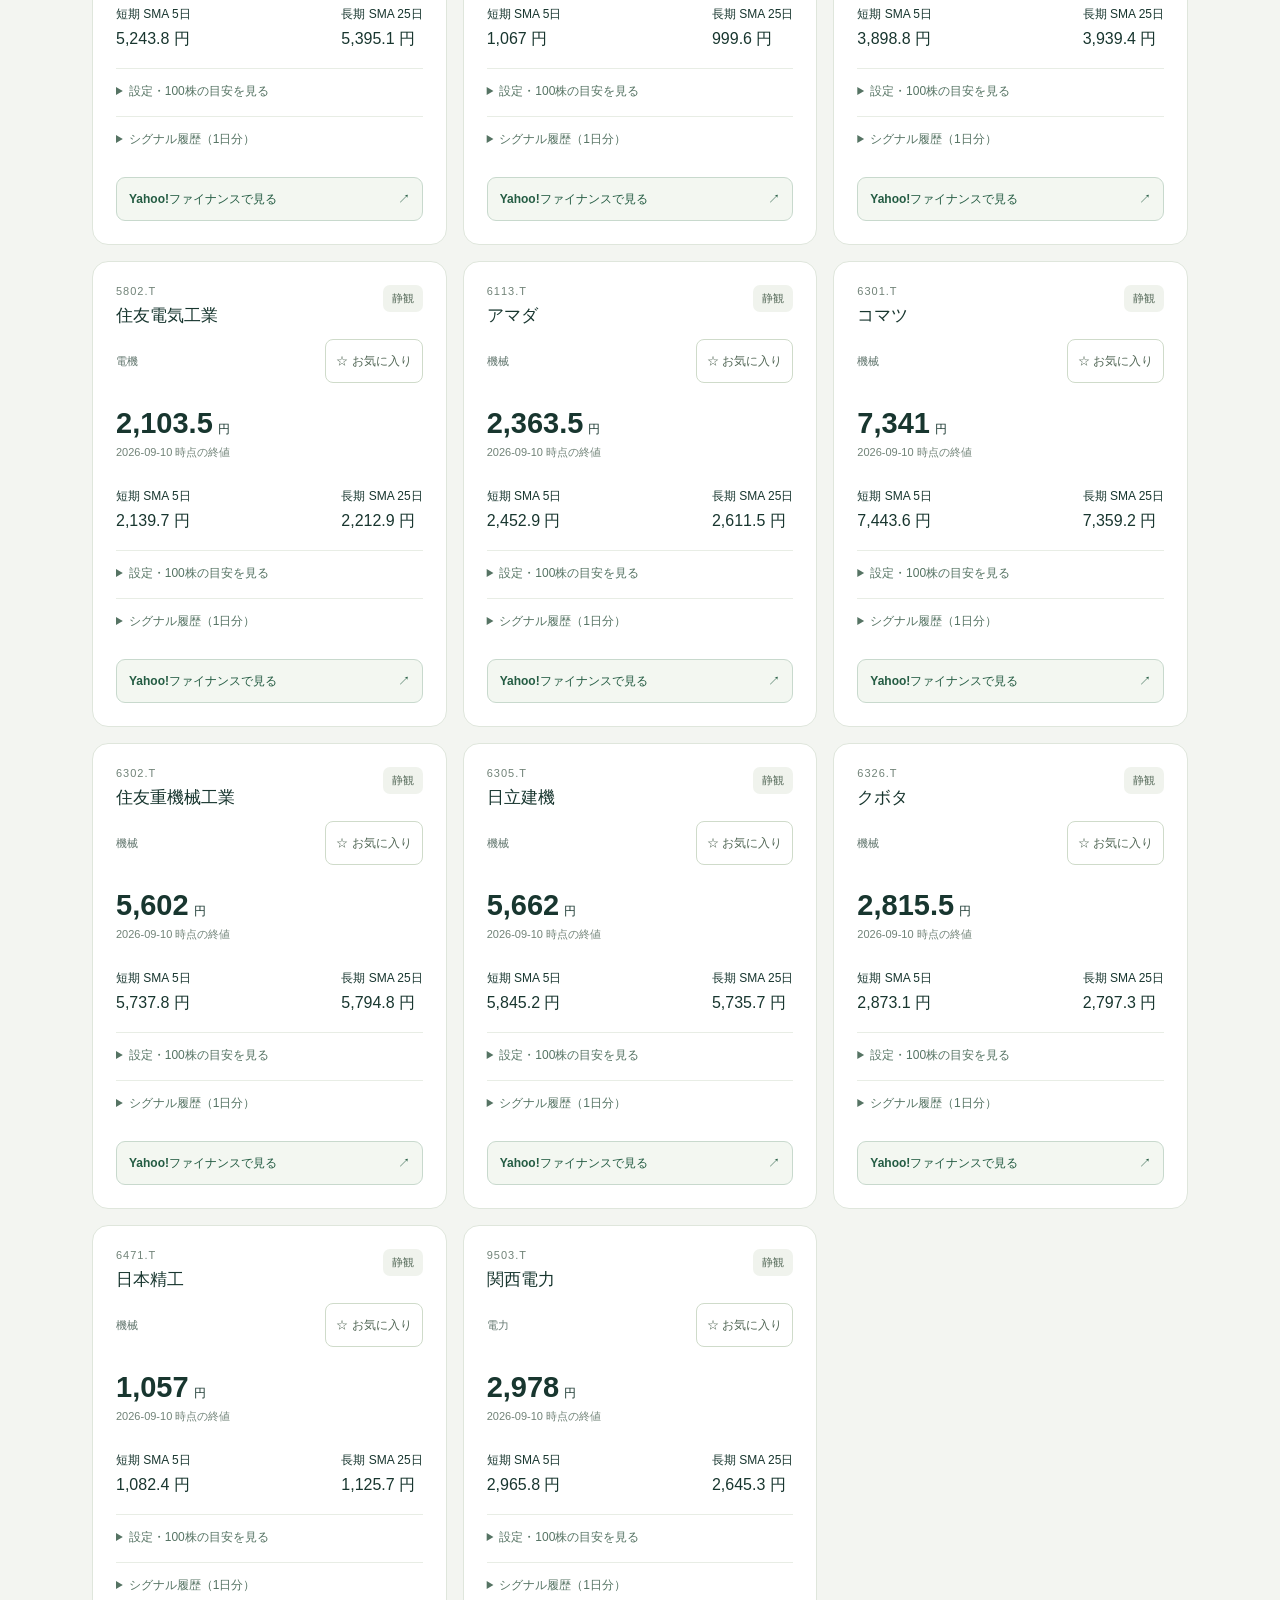
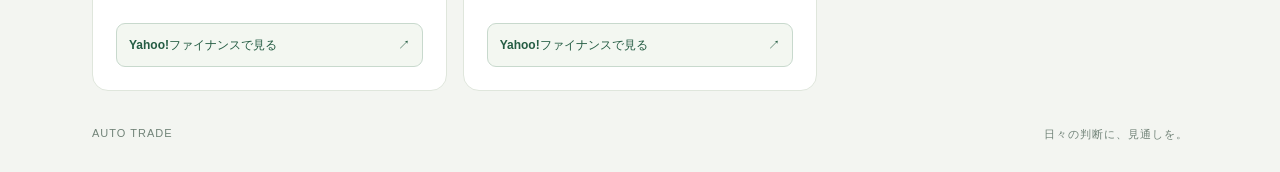
==== commit cb9132e0: "Update signal dashboard" ====
--- a/site/extra.html
+++ b/site/extra.html
@@ -16,7 +16,7 @@
 <p class="guide-note"><b>静観：</b>直近の取引日で、上記の交差が起きていない状態です。短期線が長期線より上・下にあるだけでは、買い・売りは出続けません。</p>
 <details class="guide-details"><summary>判定に使うデータと設定について</summary><p>各銘柄カードの日付の調整後終値を使い、その1つ前の取引日と比較します。短期・長期の期間は銘柄ごとに異なり、カードに表示しています。必要なデータがそろわない場合は「取得不可」です。</p><p>売りシグナルは移動平均の交差で判定します。表示中の損切り・利確価格への到達を判定したものではありません。損切り・利確価格は終値を基準にした設定上の目安で、自動発注機能はありません。</p></details>
 </section>
-<section class="watchlist"><div class="section-title"><div><div class="eyebrow">WATCHLIST</div><h2>銘柄一覧</h2></div><span id="count" aria-live="polite"></span></div><div class="controls"><label class="search"><span>銘柄名・コードで検索</span><input id="search" type="search" placeholder="例：NTT、9432" autocomplete="off"></label><label class="filter-label">シグナル<select id="filter"><option value="all">すべて</option><option value="buy">買い</option><option value="sell">売り</option><option value="hold">静観</option><option value="unavailable">取得不可</option></select></label></div><div class="extra-controls"><label>業種<select id="sector"><option value="all">すべての業種</option></select></label><label>100株の概算額<select id="budget"><option value="all">上限なし</option><option value="100000">10万円以下</option><option value="200000">20万円以下</option><option value="500000">50万円以下</option></select></label><label class="favorite-filter"><input id="favorites-only" type="checkbox"> お気に入りのみ <span id="favorite-count">0</span></label></div><p id="favorite-note" class="storage-note" role="status">☆でお気に入りに登録。この端末のブラウザに保存します。</p><p class="storage-note">追加50銘柄は短期5日・長期25日の共通設定です（最適化未実施）。購入金額の上限は絞り込みで指定できます。</p><div id="stocks" class="grid"></div><p id="empty" hidden>該当する銘柄はありません。検索条件を変更してください。</p></section>
+<section class="watchlist"><div class="section-title"><div><div class="eyebrow">WATCHLIST</div><h2>銘柄一覧</h2></div><span id="count" aria-live="polite"></span></div><div class="controls"><label class="search"><span>銘柄名・コードで検索</span><input id="search" type="search" placeholder="例：NTT、9432" autocomplete="off"></label><label class="filter-label">シグナル<select id="filter"><option value="all">すべて</option><option value="buy">買い</option><option value="sell">売り</option><option value="hold">静観</option><option value="unavailable">取得不可</option></select></label></div><div class="extra-controls"><label>業種<select id="sector"><option value="all">すべての業種</option></select></label><label>100株の概算額<select id="budget"><option value="all">上限なし</option><option value="100000">10万円以下</option><option value="200000">20万円以下</option><option value="500000">50万円以下</option></select></label><label class="favorite-filter"><input id="favorites-only" type="checkbox"> お気に入りのみ <span id="favorite-count">0</span></label></div><p id="favorite-note" class="storage-note" role="status">☆でお気に入りに登録。この端末のブラウザに保存します。</p><p class="storage-note">追加50銘柄は短期5日・長期25日の共通設定です（最適化未実施）。2026年9月10日の取得時点で株価が1株1万円以下の銘柄を選定しています。株価は変動します。購入金額の上限は絞り込みで指定できます。</p><div id="stocks" class="grid"></div><p id="empty" hidden>該当する銘柄はありません。検索条件を変更してください。</p></section>
 
 </main><footer>AUTO TRADE <span>日々の判断に、見通しを。</span></footer>
 </body></html>
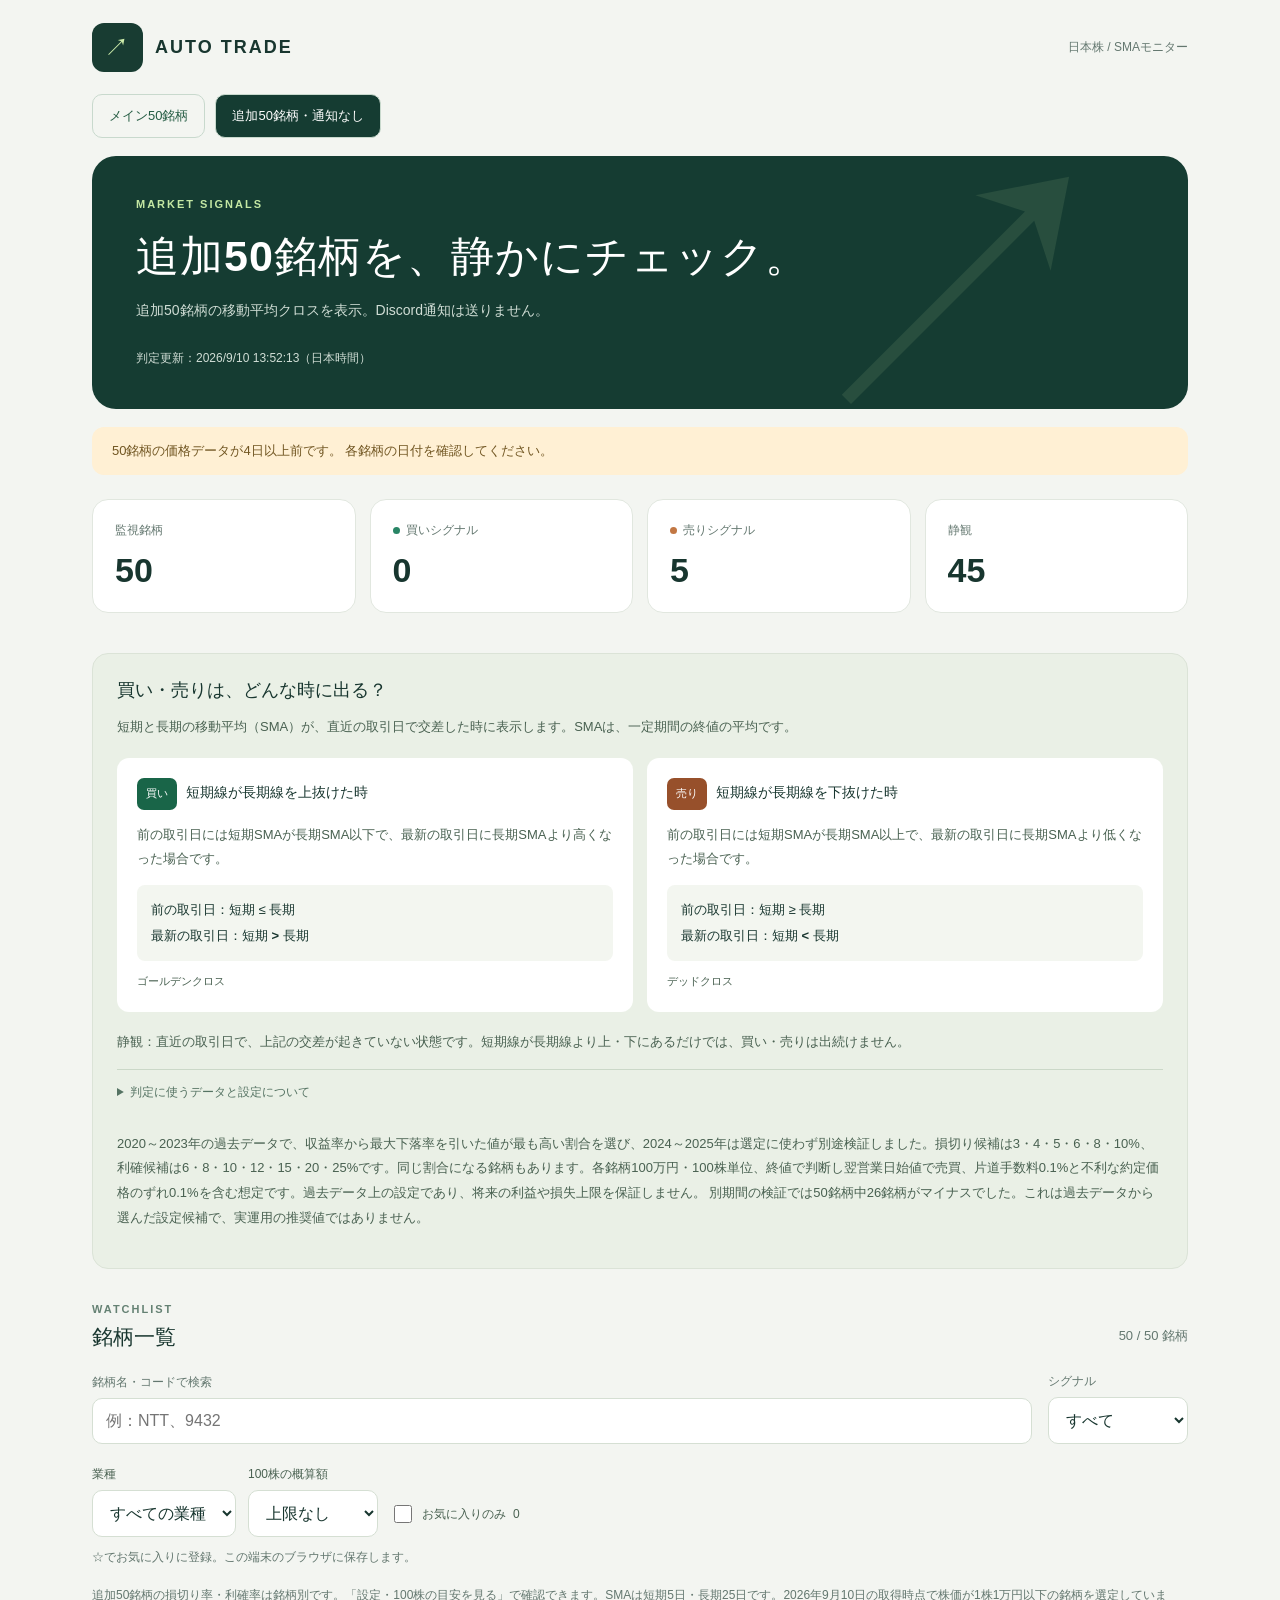
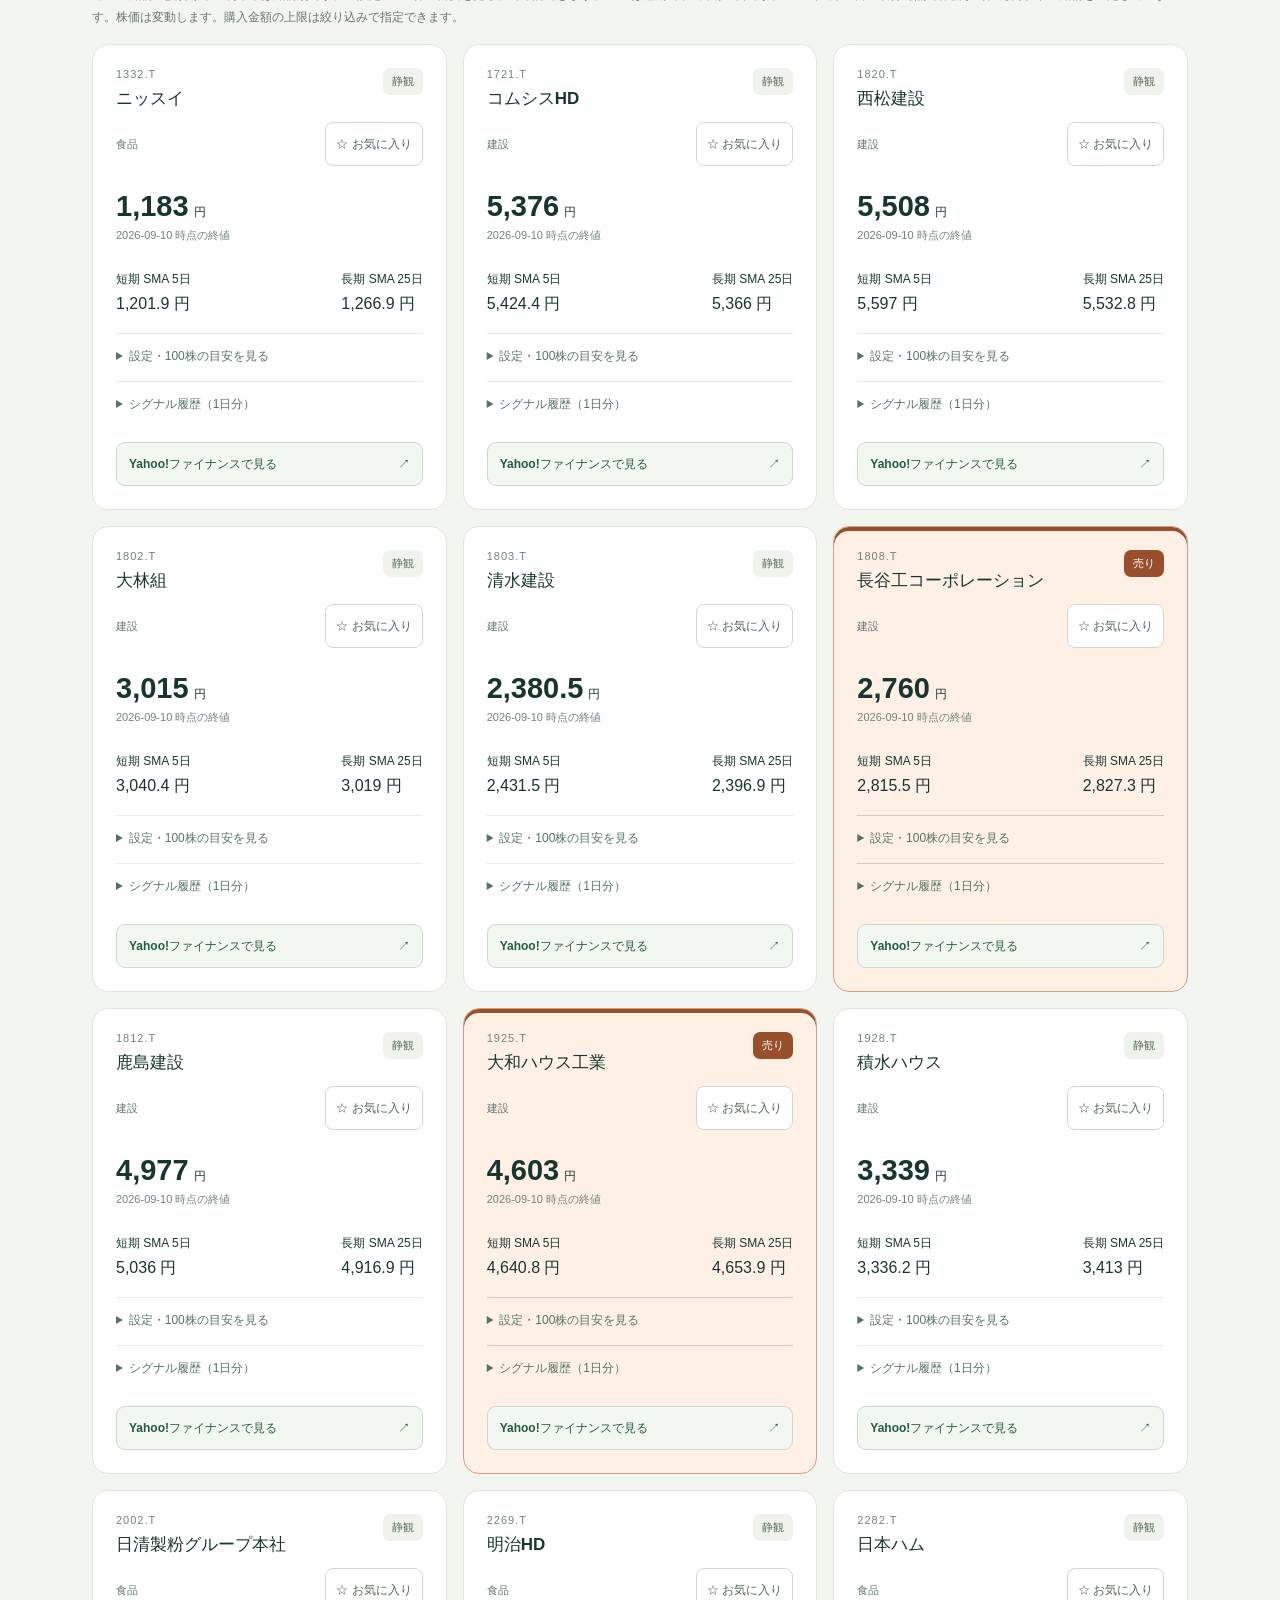
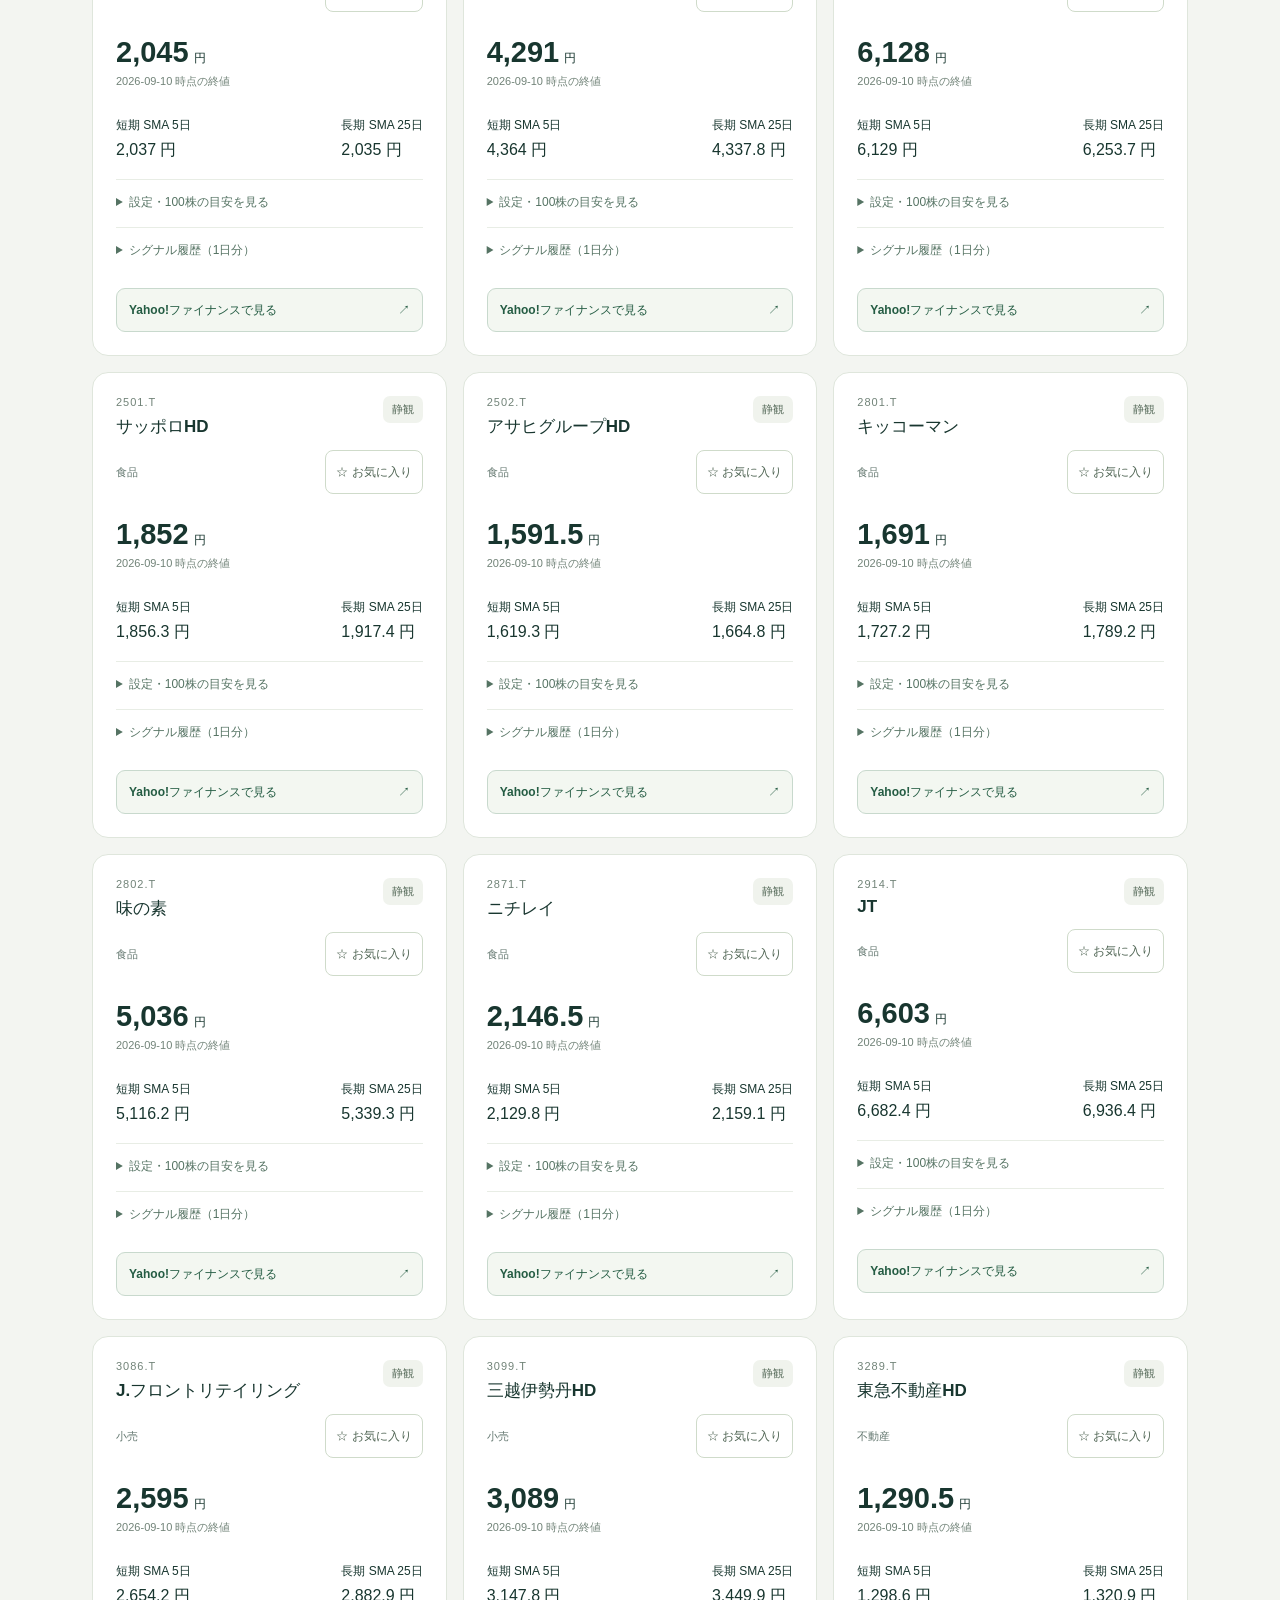
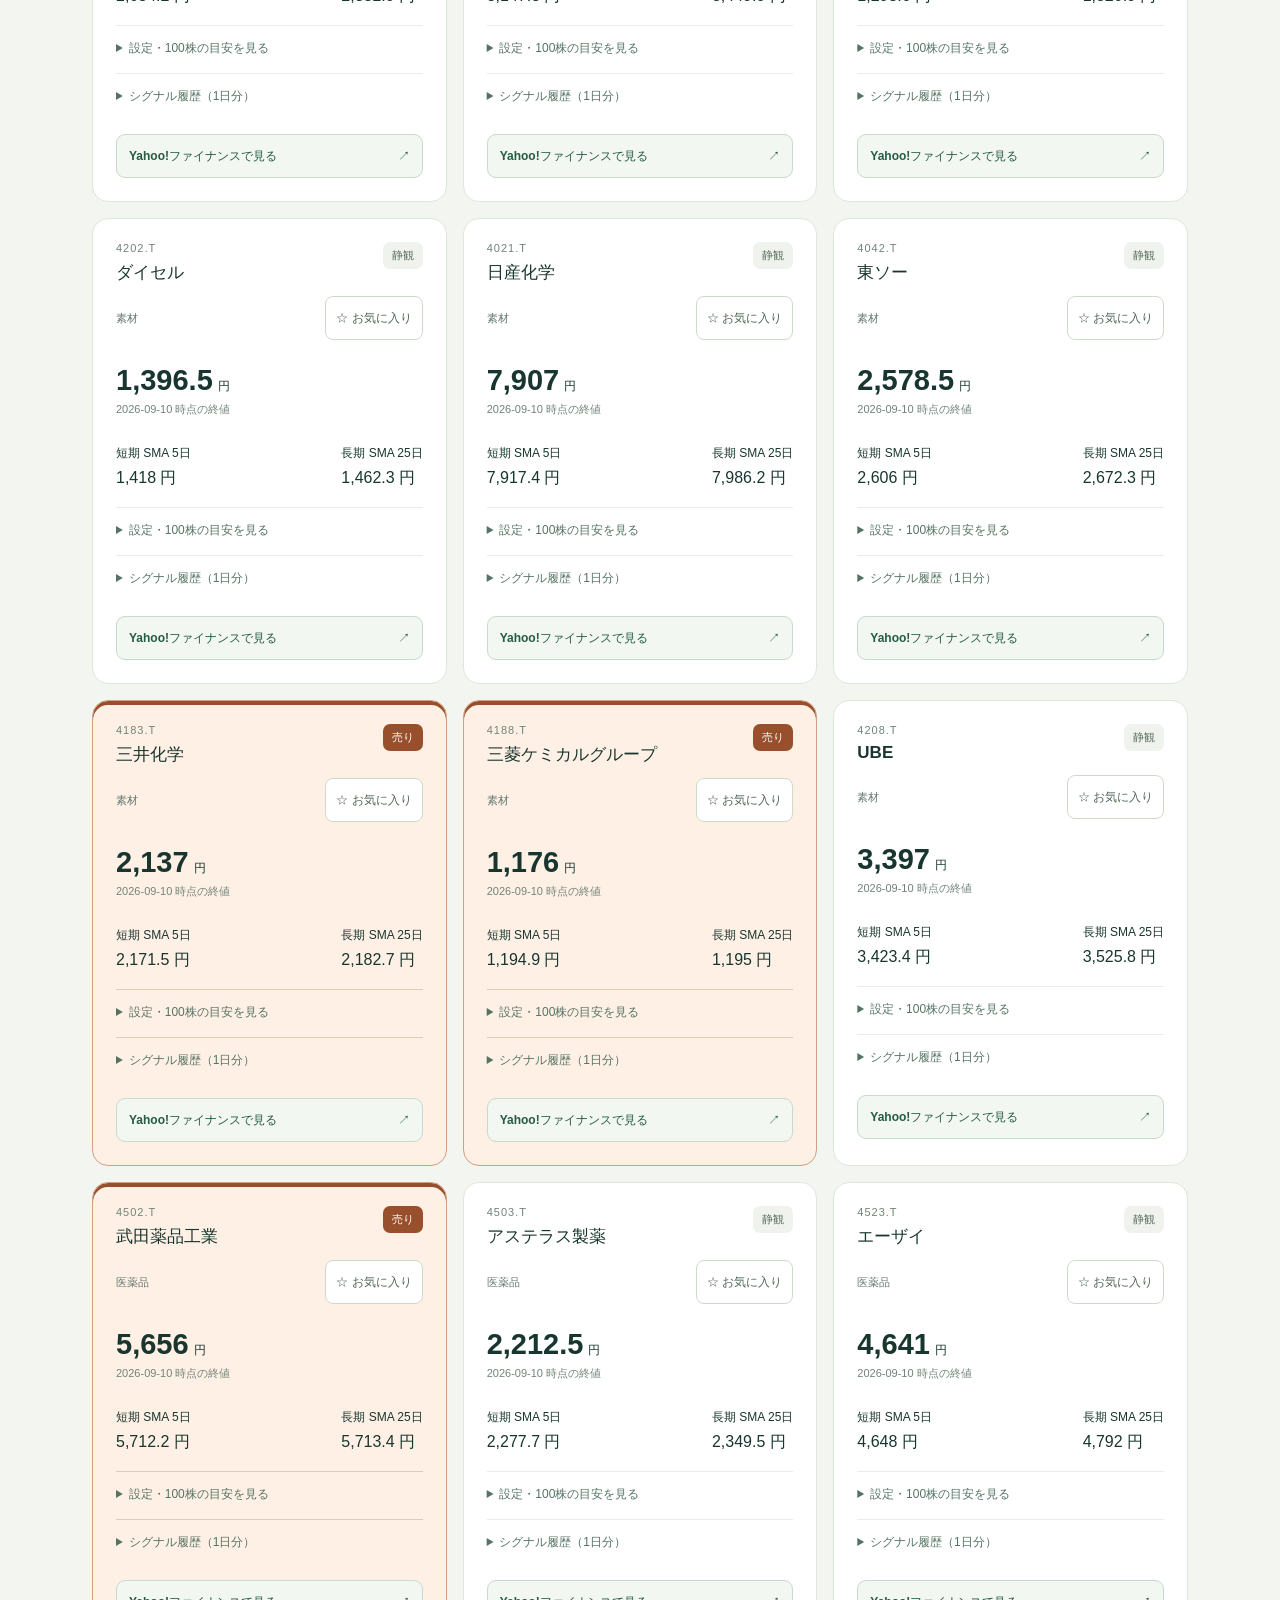
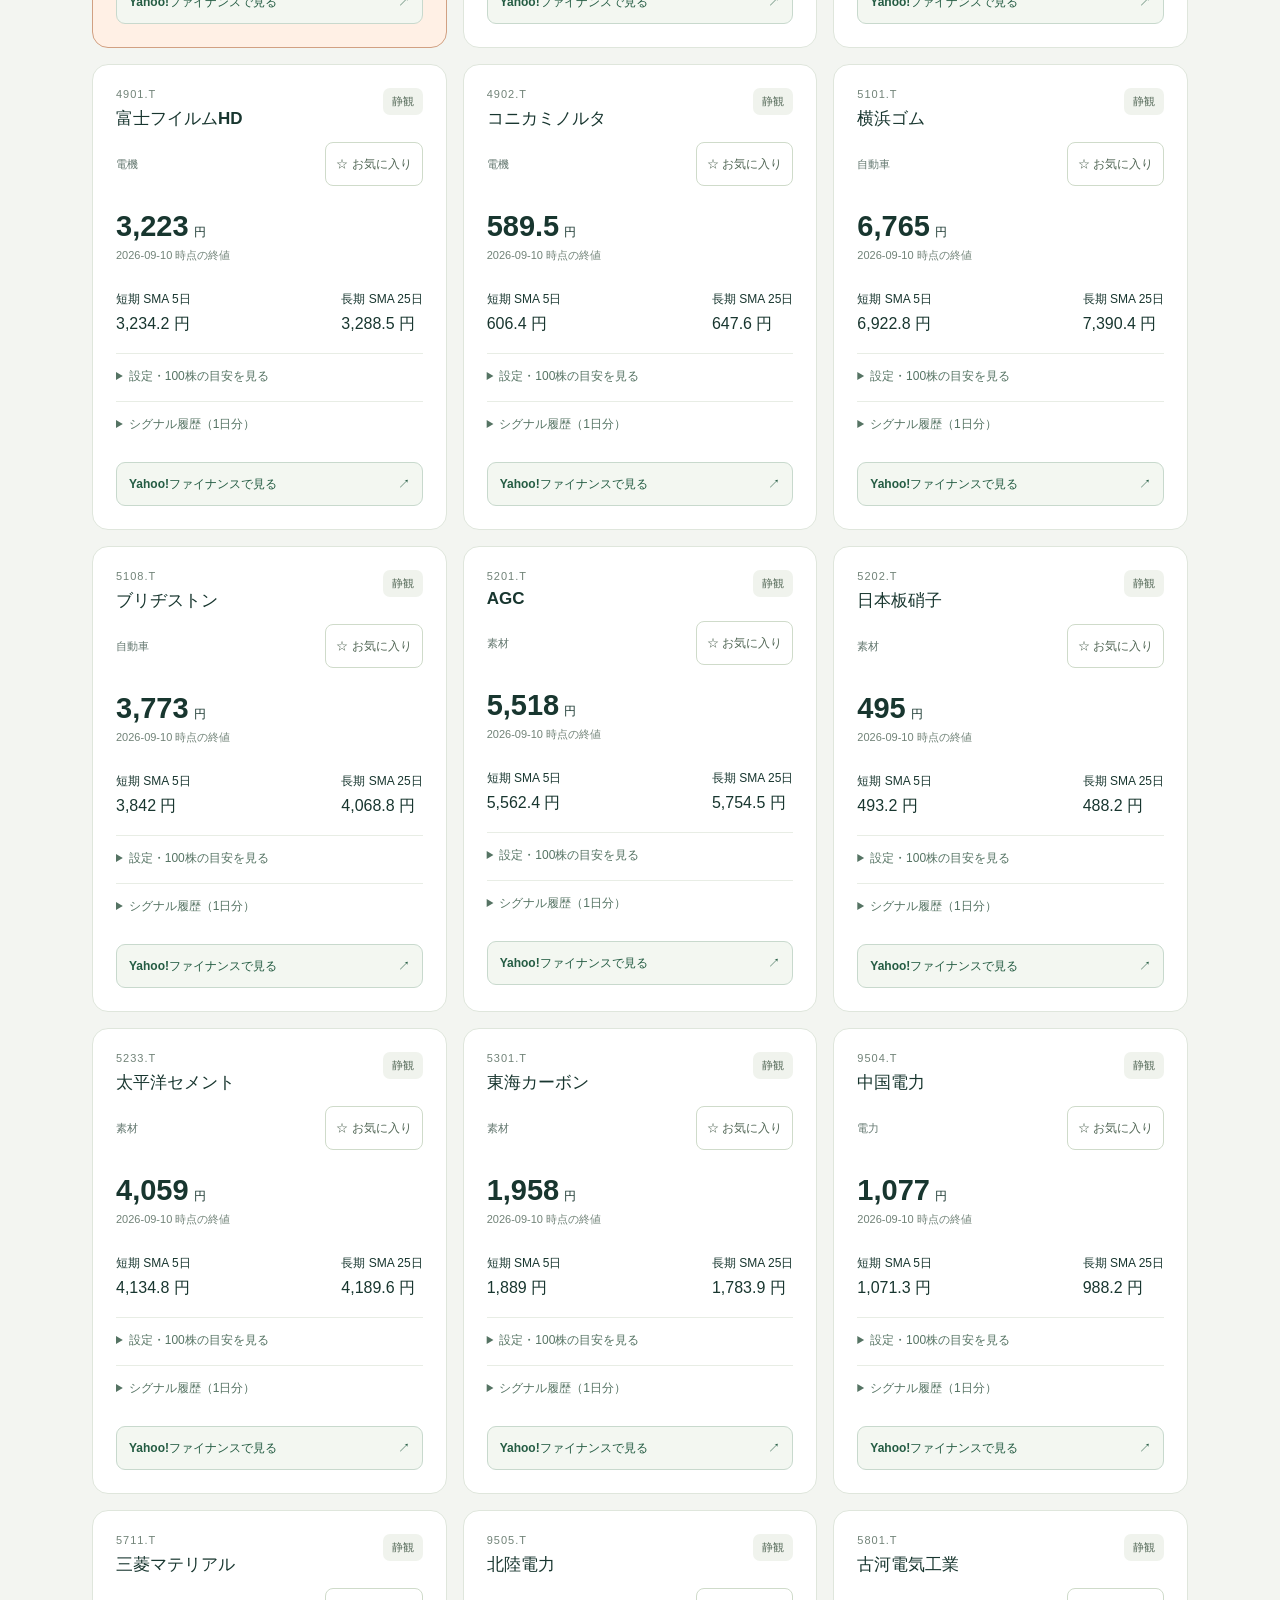
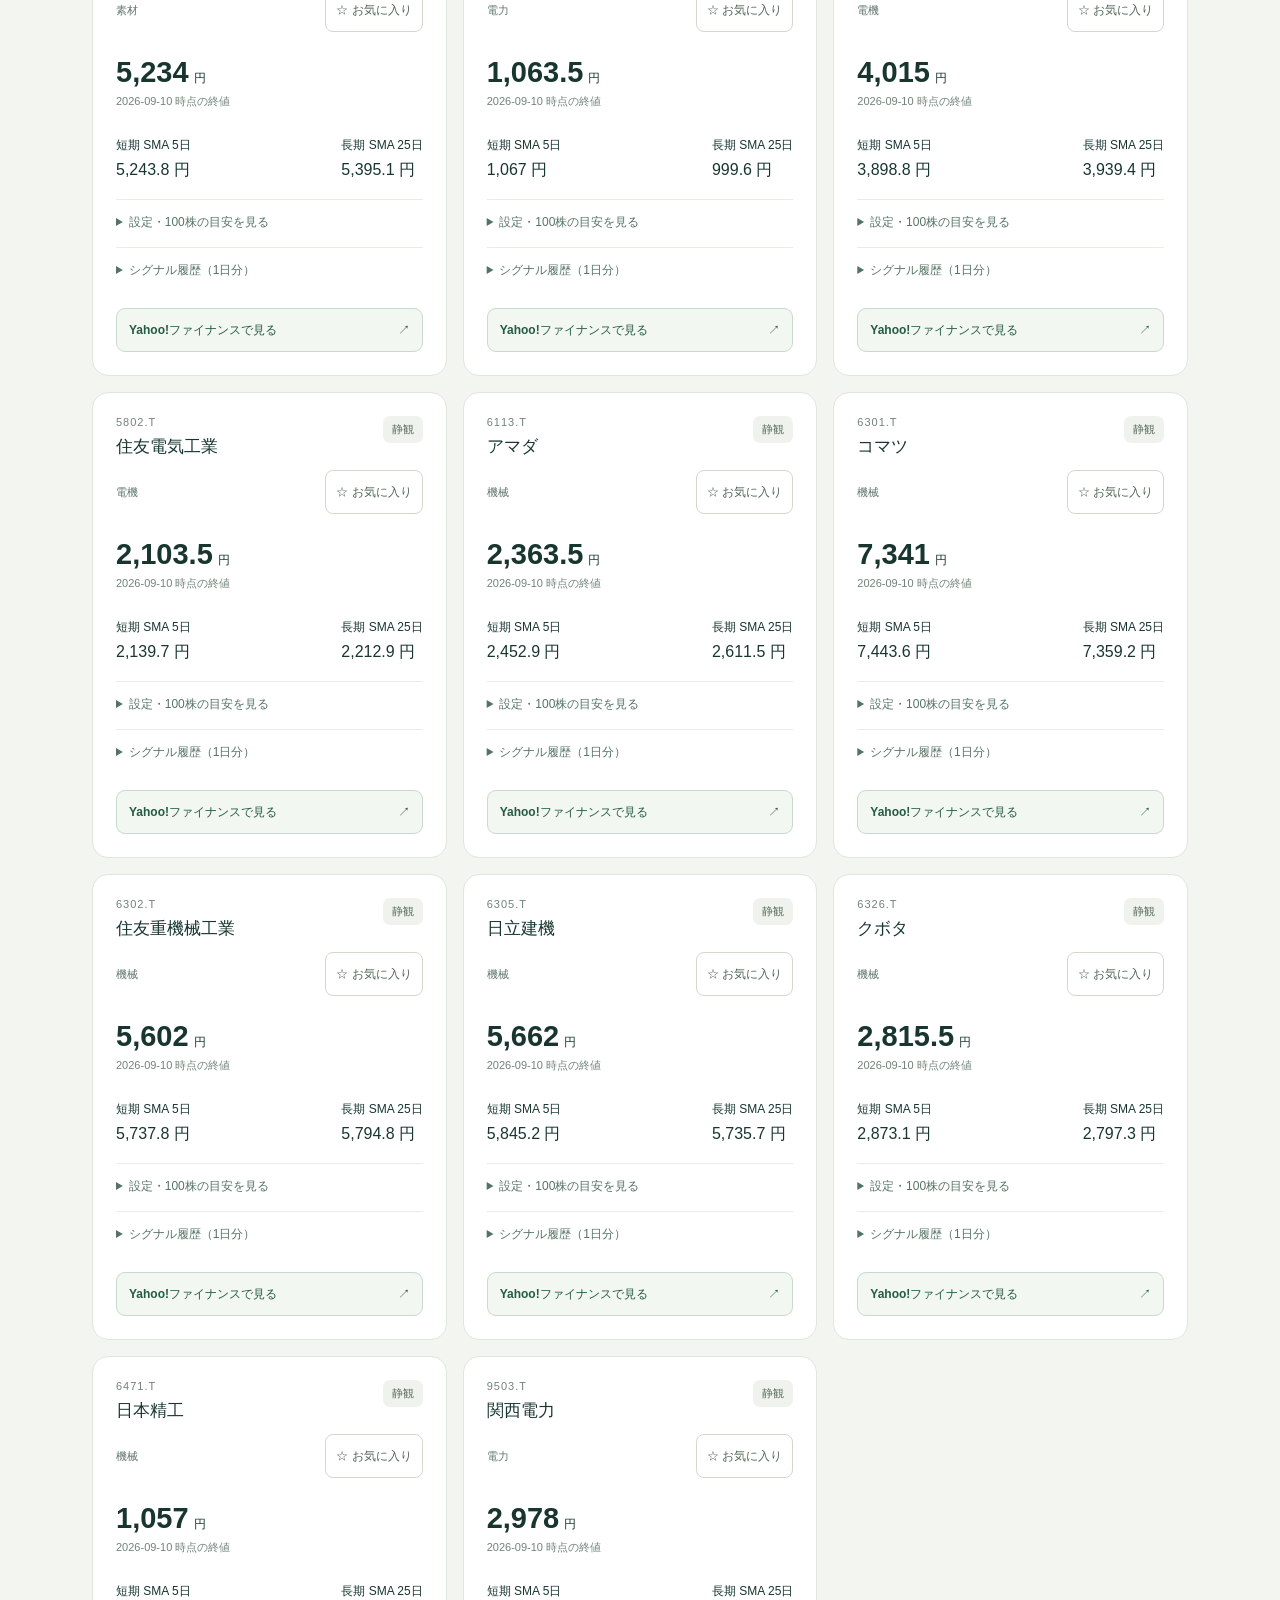
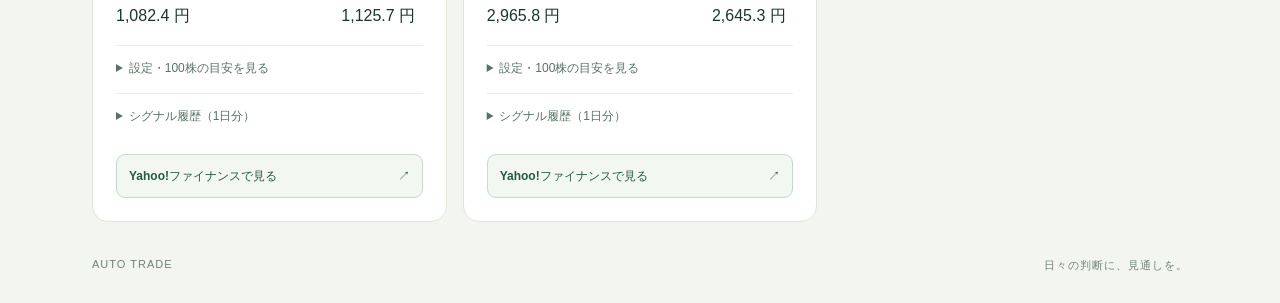
==== commit 7e97772a: "Update signal dashboard" ====
--- a/site/extra.html
+++ b/site/extra.html
@@ -15,8 +15,9 @@
 </div>
 <p class="guide-note"><b>静観：</b>直近の取引日で、上記の交差が起きていない状態です。短期線が長期線より上・下にあるだけでは、買い・売りは出続けません。</p>
 <details class="guide-details"><summary>判定に使うデータと設定について</summary><p>各銘柄カードの日付の調整後終値を使い、その1つ前の取引日と比較します。短期・長期の期間は銘柄ごとに異なり、カードに表示しています。必要なデータがそろわない場合は「取得不可」です。</p><p>売りシグナルは移動平均の交差で判定します。表示中の損切り・利確価格への到達を判定したものではありません。損切り・利確価格は終値を基準にした設定上の目安で、自動発注機能はありません。</p></details>
+<p class="guide-note">2020～2023年の過去データで、収益率から最大下落率を引いた値が最も高い割合を選び、2024～2025年は選定に使わず別途検証しました。損切り候補は3・4・5・6・8・10%、利確候補は6・8・10・12・15・20・25%です。同じ割合になる銘柄もあります。各銘柄100万円・100株単位、終値で判断し翌営業日始値で売買、片道手数料0.1%と不利な約定価格のずれ0.1%を含む想定です。過去データ上の設定であり、将来の利益や損失上限を保証しません。 別期間の検証では50銘柄中26銘柄がマイナスでした。これは過去データから選んだ設定候補で、実運用の推奨値ではありません。</p>
 </section>
-<section class="watchlist"><div class="section-title"><div><div class="eyebrow">WATCHLIST</div><h2>銘柄一覧</h2></div><span id="count" aria-live="polite"></span></div><div class="controls"><label class="search"><span>銘柄名・コードで検索</span><input id="search" type="search" placeholder="例：NTT、9432" autocomplete="off"></label><label class="filter-label">シグナル<select id="filter"><option value="all">すべて</option><option value="buy">買い</option><option value="sell">売り</option><option value="hold">静観</option><option value="unavailable">取得不可</option></select></label></div><div class="extra-controls"><label>業種<select id="sector"><option value="all">すべての業種</option></select></label><label>100株の概算額<select id="budget"><option value="all">上限なし</option><option value="100000">10万円以下</option><option value="200000">20万円以下</option><option value="500000">50万円以下</option></select></label><label class="favorite-filter"><input id="favorites-only" type="checkbox"> お気に入りのみ <span id="favorite-count">0</span></label></div><p id="favorite-note" class="storage-note" role="status">☆でお気に入りに登録。この端末のブラウザに保存します。</p><p class="storage-note">追加50銘柄は短期5日・長期25日の共通設定です（最適化未実施）。2026年9月10日の取得時点で株価が1株1万円以下の銘柄を選定しています。株価は変動します。購入金額の上限は絞り込みで指定できます。</p><div id="stocks" class="grid"></div><p id="empty" hidden>該当する銘柄はありません。検索条件を変更してください。</p></section>
+<section class="watchlist"><div class="section-title"><div><div class="eyebrow">WATCHLIST</div><h2>銘柄一覧</h2></div><span id="count" aria-live="polite"></span></div><div class="controls"><label class="search"><span>銘柄名・コードで検索</span><input id="search" type="search" placeholder="例：NTT、9432" autocomplete="off"></label><label class="filter-label">シグナル<select id="filter"><option value="all">すべて</option><option value="buy">買い</option><option value="sell">売り</option><option value="hold">静観</option><option value="unavailable">取得不可</option></select></label></div><div class="extra-controls"><label>業種<select id="sector"><option value="all">すべての業種</option></select></label><label>100株の概算額<select id="budget"><option value="all">上限なし</option><option value="100000">10万円以下</option><option value="200000">20万円以下</option><option value="500000">50万円以下</option></select></label><label class="favorite-filter"><input id="favorites-only" type="checkbox"> お気に入りのみ <span id="favorite-count">0</span></label></div><p id="favorite-note" class="storage-note" role="status">☆でお気に入りに登録。この端末のブラウザに保存します。</p><p class="storage-note">追加50銘柄の損切り率・利確率は銘柄別です。「設定・100株の目安を見る」で確認できます。SMAは短期5日・長期25日です。2026年9月10日の取得時点で株価が1株1万円以下の銘柄を選定しています。株価は変動します。購入金額の上限は絞り込みで指定できます。</p><div id="stocks" class="grid"></div><p id="empty" hidden>該当する銘柄はありません。検索条件を変更してください。</p></section>
 
 </main><footer>AUTO TRADE <span>日々の判断に、見通しを。</span></footer>
 </body></html>
